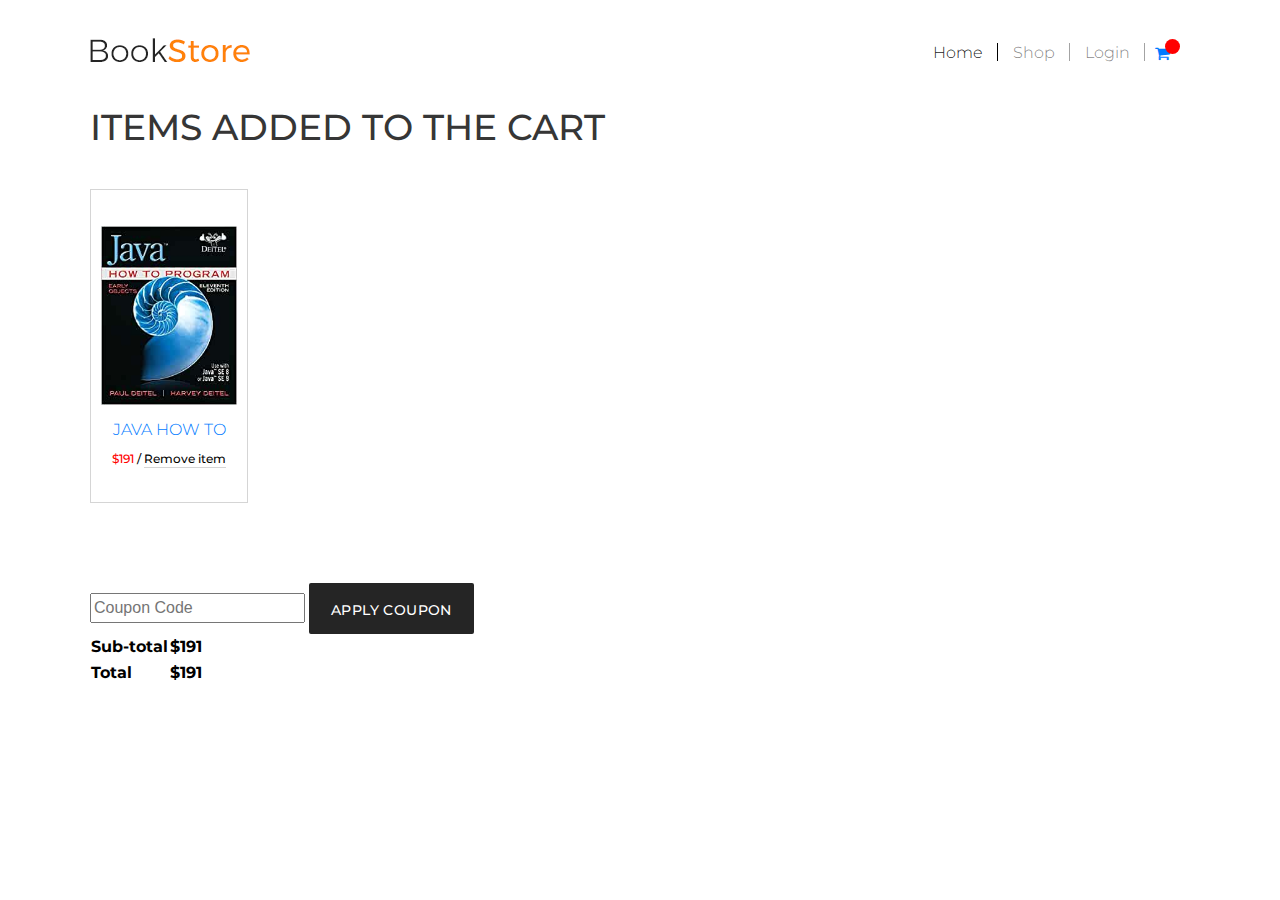
==== addtocart.html @ 5a73ad30 "add cart and checkout page" ====
<!DOCTYPE html>
<html lang="en">
<head>
    <meta charset="UTF-8">
    <meta name="viewport" content="width=device-width, initial-scale=1.0">
    <title>Add to Cart</title>
    <link rel="stylesheet" href="css/bootstrap.min.css">
    <link href="https://fonts.googleapis.com/css?family=Montserrat:200,300,400,500,600,700,800,900" rel="stylesheet">
    <link rel="stylesheet" href="https://cdnjs.cloudflare.com/ajax/libs/font-awesome/4.7.0/css/font-awesome.min.css">
    <link rel="stylesheet" type="text/css" href="css/owl.carousel.min.css">
    <link rel="stylesheet" href="css/styles.css">
</head>
<body>
    <header>
        <div class="main-menu">
            <div class="container">
                <nav class="navbar navbar-expand-lg navbar-light">
                    <a class="navbar-brand" href="index.html"><img src="images/logo.png" alt="logo"></a>
                    <button class="navbar-toggler" type="button" data-toggle="collapse" data-target="#navbarSupportedContent" aria-controls="navbarSupportedContent" aria-expanded="false" aria-label="Toggle navigation">
                        <span class="navbar-toggler-icon"></span>
                    </button>
                    <div class="collapse navbar-collapse" id="navbarSupportedContent">
                        <ul class="navbar-nav ml-auto">
                            <li class="navbar-item active">
                                <a href="index.html" class="nav-link">Home</a>
                            </li>
                            <li class="navbar-item">
                                <a href="shop.html" class="nav-link">Shop</a>
                            </li>
                            <li id="login" class="navbar-item">
                                <a href="login.html" class="nav-link">Login</a>
                            </li>
                            <li id="logout" style="display: none;" class="navbar-item">
                                <a onclick="logout();" href="/index.html" class="nav-link">Logout</a>
                            </li>
                        </ul>
                        <div class="cart my-2 my-lg-0">
                            <span>
                                <a href="addtocart.html"class="fa fa-shopping-cart" aria-hidden="true"></a></span>
                            <span class="quntity"></span>
                        </div>
                    </div>
                </nav>
            </div>
        </div>
    </header>
    <section class="related-books">
        <div class="container">
            <h2>Items added to the cart</h2>
            <div class="recomended-sec">
              <div class="row">
                  <div class="col-lg-2 col-md-3 col-sm-4">
                      <div class="item">
                          <img src="images/r1.jpg" alt="img">
                          <h3><a href="#">Java How to Program</a></h3>
                          <h6><span class="price">$191</span> / <a href="#">Remove item</a></h6>
                      </div>
                  </div>
              </div>
            </div>
            <form>
                <div class="row">
                    <div class="col-md-6">
                        <input placeholder="Coupon Code" required>
                        <button class="btn black">Apply Coupon</button>
                        <table>
                            <tr>
                                <th>Sub-total</th>
                                <th>$191</th>
                            </tr>
                            <tr>
                                <th>Total</th>
                                <th>$191</th>
                            </tr>
                        </table>
                    </div>
                </div>
            </form>
        </div>
    </section>
</body>
</html>
---- css/styles.css ----
/* BASE */
/* Font family */
/* color */
/* Font size */
/* mixin */
body {
  margin: 0px;
  padding: 0px;
  font-family: 'Montserrat', sans-serif;
  color: #000;
  float: left;
  width: 100%; }

* {
  -webkit-box-sizing: border-box;
  -moz-box-sizing: border-box;
  box-sizing: border-box; }

*:before, *:after {
  -webkit-box-sizing: border-box;
  -moz-box-sizing: border-box;
  box-sizing: border-box; }

h1, h2, h3, h4, h5, h6, ul {
  margin: 0px;
  padding: 0px; }

input {
  font-family: 'Raleway', sans-serif;
  outline: 0; }

textarea {
  font-family: 'Raleway', sans-serif;
  outline: 0; }

.btn {
  background: #ff9700;
  opacity: 1;
  color: #fff;
  text-transform: uppercase;
  padding: 15px 20px 11px;
  font-size: 14px;
  font-weight: 500;
  letter-spacing: 0.4px;
  border: 2px solid #ff9700;
  border-radius: 2px; }
  .btn:hover {
    background: #fff;
    color: #ff9700; }

.container {
  width: 1200px;
  padding: 0 50px;
  max-width: 1200px; }

section {
  float: left;
  width: 100%; }

.gray-btn {
  background: #ccc;
  border: 2px solid #ccc;
  font-size: 16px;
  font-weight: 300; }
  .gray-btn:hover {
    background: #fff;
    color: #ccc; }

.blue-btn {
  background: #0072bc;
  border: 2px solid #0072bc;
  font-size: 16px;
  font-weight: 300; }
  .blue-btn:hover {
    background: #fff;
    color: #0072bc; }

.black {
  background: #252525;
  border: 2px solid #252525; }
  .black:hover {
    background: transparent;
    color: #252525; }

img {
  max-width: 100%; }

/* modules */
/* layouts */
header .header-top {
  background: #fcba68;
  color: #fff;
  padding: 7px 0 7px; }
  header .header-top .web-url {
    font-size: 12px;
    border-bottom: 1px solid;
    color: #fff;
    line-height: 11px;
    display: inline-block;
    font-style: italic; }
    header .header-top .web-url:hover {
      text-decoration: none;
      border: 0; }
  header .header-top h5 {
    font-size: 16px;
    font-weight: 300; }
  header .header-top .ph-number {
    float: right; }
  header .header-top .row {
    align-items: center; }
header .main-menu {
  padding: 40px 0; }
  header .main-menu .navbar {
    padding: 0; }
  header .main-menu .navbar-brand {
    padding: 0;
    margin-top: -10px; }
  header .main-menu .navbar-light .navbar-nav .navbar-item {
    padding: 0 15px;
    position: relative; }
    header .main-menu .navbar-light .navbar-nav .navbar-item:after {
      content: '';
      width: 1px;
      height: 18px;
      float: right;
      background: #a3a3a3;
      position: absolute;
      right: 0;
      top: 2px; }
    header .main-menu .navbar-light .navbar-nav .navbar-item:last-child:after {
      display: none; }
    header .main-menu .navbar-light .navbar-nav .navbar-item.active {
      color: #000; }
      header .main-menu .navbar-light .navbar-nav .navbar-item.active:after {
        background: #000; }
  header .main-menu .navbar-light .navbar-nav .nav-link {
    padding: 0;
    font-weight: 300; }
  header .main-menu .form-inline {
    border: 1px solid #e7e7e7;
    padding-right: 10px; }
    header .main-menu .form-inline input {
      border: 0;
      font-size: 12px;
      height: 32px;
      outline: 0; }
      header .main-menu .form-inline input:focus {
        outline: 0;
        box-shadow: none; }
    header .main-menu .form-inline .fa {
      color: #e7e7e7;
      font-size: 12px; }
header .cart {
  padding: 0 10px;
  margin-right: 10px;
  position: relative;
  margin-top: 2px !important; }
  header .cart .quntity {
    font-size: 9px;
    position: absolute;
    top: -3px;
    right: 0;
    background: red;
    width: 15px;
    height: 15px;
    border-radius: 50%;
    text-align: center;
    color: #fff;
    padding: 1px 0; }

.slider {
  float: left;
  width: 100%;
  margin-bottom: 50px; }
  .slider .slide {
    position: relative; }
    .slider .slide .content {
      position: absolute;
      top: 0;
      width: 100%;
      background: rgba(0, 0, 0, 0.3);
      height: 100%;
      color: #fff;
      text-align: center;
      display: flex;
      align-items: center; }
      .slider .slide .content .title {
        margin: 0 auto;
        text-align: center;
        width: 100%; }
        .slider .slide .content .title h3 {
          font-size: 30px;
          text-transform: uppercase;
          font-weight: 300;
          margin-bottom: 15px; }
        .slider .slide .content .title h5 {
          font-size: 24px;
          text-transform: uppercase;
          font-weight: 300;
          margin-bottom: 40px; }
  .slider .owl-dots {
    position: absolute;
    bottom: 30px;
    width: 100%;
    text-align: center; }
  .slider button.owl-dot {
    width: 10px;
    height: 10px;
    background: #fff;
    border-radius: 50%;
    margin: 0 5px; }
    .slider button.owl-dot.active {
      background: #ff9700; }

.recomended-sec {
  text-align: center;
  margin-bottom: 80px; }
  .recomended-sec h2 {
    display: inline-block;
    font-size: 30px;
    padding: 0 15px;
    background: #fff;
    padding: 0 15px;
    position: relative;
    text-transform: uppercase;
    color: #363636; }
  .recomended-sec hr {
    margin: 0;
    margin-top: -20px;
    border-top: 1px solid #999999; }
  .recomended-sec .title {
    margin-bottom: 70px; }
  .recomended-sec .item {
    border: 1px solid #d5d5d5;
    padding: 36px 10px;
    cursor: pointer;
    position: relative; }
    .recomended-sec .item img {
      margin-bottom: 15px;
      max-width: 100%; }
    .recomended-sec .item h3 {
      font-size: 16px;
      text-transform: uppercase;
      font-weight: 300;
      margin-bottom: 10px;
      height: 22px;
      overflow: hidden;
      text-overflow: ellipsis; }
    .recomended-sec .item h6 {
      font-size: 12px; }
      .recomended-sec .item h6 span {
        color: #ff0000; }
      .recomended-sec .item h6 a {
        color: #000;
        border-bottom: 1px solid #d5d5d5;
        padding-bottom: 1px; }
        .recomended-sec .item h6 a:hover {
          text-decoration: none;
          border-bottom: 0;
          color: #ff9700; }
    .recomended-sec .item .hover {
      position: absolute;
      background: rgba(204, 204, 204, 0.7);
      visibility: hidden;
      width: 100%;
      height: 100%;
      top: 0;
      left: 0;
      vertical-align: middle;
      align-items: center;
      display: flex;
      transition: all .4s ease;
      opacity: 0; }
      .recomended-sec .item .hover span {
        margin: 0 auto;
        font-size: 50px;
        margin-top: 40px;
        transition: all 0.4s; }
      .recomended-sec .item .hover a {
        width: 100%;
        height: 100%;
        align-items: center;
        display: flex;
        color: #000; }
    .recomended-sec .item:hover .hover {
      visibility: visible;
      opacity: 1; }
    .recomended-sec .item:hover span {
      margin-top: 0; }
    .recomended-sec .item .sale {
      background: #f9372c;
      padding: 10px 24px;
      position: absolute;
      top: 0;
      left: 0;
      text-transform: uppercase;
      color: #fff; }

.about-sec {
  margin-bottom: 80px;
  background: #f7f4f0;
  float: left;
  width: 100%; }
  .about-sec .about-img {
    float: left;
    width: 40%; }
    .about-sec .about-img figure {
      height: 550px;
      width: 100%;
      background-position: center bottom !important;
      margin-bottom: 0; }
  .about-sec .about-content {
    max-width: 600px;
    float: left;
    padding: 60px 0;
    padding-left: 60px; }
    .about-sec .about-content h2 {
      text-transform: uppercase;
      font-size: 30px;
      font-weight: 400;
      margin-bottom: 25px; }
    .about-sec .about-content p {
      font-size: 16px;
      line-height: 28px;
      margin-bottom: 30px; }
    .about-sec .about-content .btn-sec {
      margin-top: 58px; }
      .about-sec .about-content .btn-sec .btn {
        margin-right: 10px; }
      .about-sec .about-content .btn-sec .black {
        background: #252525;
        border: 2px solid #252525; }
        .about-sec .about-content .btn-sec .black:hover {
          background: transparent;
          color: #252525; }

.recent-book-sec {
  text-align: center;
  margin-bottom: 130px; }
  .recent-book-sec h2 {
    display: inline-block;
    padding: 0 15px;
    background: #fff;
    padding: 0 15px;
    position: relative;
    font-size: 30px;
    text-transform: uppercase;
    color: #363636; }
  .recent-book-sec hr {
    margin: 0;
    margin-top: -20px;
    border-top: 1px solid #999999; }
  .recent-book-sec .title {
    margin-bottom: 80px; }
  .recent-book-sec .item {
    text-align: left;
    margin-bottom: 45px; }
    .recent-book-sec .item img {
      margin-bottom: 15px;
      max-width: 100%;
      cursor: pointer; }
    .recent-book-sec .item img:hover + h3 {
      text-decoration: underline; }
    .recent-book-sec .item h3 {
      font-size: 16px;
      line-height: 22px;
      font-weight: 300;
      margin-bottom: 10px; }
      .recent-book-sec .item h3 a {
        color: inherit; }
    .recent-book-sec .item h6 {
      font-size: 12px; }
      .recent-book-sec .item h6 span {
        color: #ff0000; }
      .recent-book-sec .item h6 a {
        color: #000;
        border-bottom: 1px solid #d5d5d5;
        padding-bottom: 1px; }
        .recent-book-sec .item h6 a:hover {
          text-decoration: none;
          border-bottom: 0;
          color: #ff9700; }
  .recent-book-sec .row {
    margin: 0 -30px; }
    .recent-book-sec .row .col-lg-2 {
      padding: 0 30px;
      -ms-flex: 20%;
      flex: 20%;
      max-width: 20%; }
  .recent-book-sec .btn-sec {
    margin-top: 20px; }

.features-sec {
  margin-bottom: 100px; }
  .features-sec ul li {
    text-align: center;
    padding: 0 20px 60px;
    border: 1px solid #cacaca;
    float: left;
    width: 33.333%;
    list-style: none;
    border-left: 0; }
    .features-sec ul li:first-child {
      border-left: 1px solid #cacaca; }
    .features-sec ul li span.icon {
      width: 65px;
      height: 65px;
      border: 1px solid #cbcbcb;
      display: block;
      border-radius: 50%;
      margin-top: -33px;
      margin: 0 auto;
      margin-top: -33px;
      background: #fff;
      font-size: 22px;
      vertical-align: middle;
      padding: 15px 0;
      color: #ffaf00;
      margin-bottom: 30px; }
      .features-sec ul li span.icon.return {
        color: #00aeef; }
      .features-sec ul li span.icon.chat {
        color: #00a99d; }
    .features-sec ul li h3 {
      font-size: 24px;
      font-weight: 400;
      margin-bottom: 8px; }
    .features-sec ul li h5 {
      font-size: 16px;
      font-weight: 300;
      margin-bottom: 20px; }
    .features-sec ul li h6 {
      font-size: 14px;
      font-weight: 300;
      line-height: 24px;
      opacity: 0.7; }

.offers-sec {
  padding: 90px 0;
  background-position: center !important;
  background-size: cover !important;
  position: relative; }
  .offers-sec .detail {
    background: #fff;
    padding: 60px 44px;
    position: relative; }
    .offers-sec .detail h3 {
      font-size: 24px;
      font-weight: 400;
      margin-bottom: 8px; }
    .offers-sec .detail h6 {
      font-size: 16px;
      font-weight: 300;
      padding-right: 28px;
      line-height: 28px;
      margin-bottom: 30px; }
    .offers-sec .detail .icon-point {
      position: absolute;
      bottom: 0;
      right: 0;
      opacity: 0.3;
      padding-bottom: 10px; }
      .offers-sec .detail .icon-point.amount {
        opacity: 1;
        padding: 10px 10px; }
  .offers-sec .row {
    margin: 0 -40px; }
    .offers-sec .row .col-md-6 {
      padding: 0 40px; }
  .offers-sec .cover {
    position: absolute;
    width: 100%;
    height: 100%;
    background: rgba(0, 0, 0, 0.7);
    top: 0; }

.testimonial-sec {
  padding: 80px 0;
  position: relative; }
  .testimonial-sec .item {
    text-align: center;
    padding: 0 140px 100px; }
    .testimonial-sec .item h3 {
      font-size: 34px;
      font-weight: 200;
      line-height: 50px;
      margin-bottom: 40px; }
    .testimonial-sec .item .author {
      font-size: 20px;
      font-weight: 500; }
    .testimonial-sec .item .country {
      font-size: 20px;
      font-weight: 300; }
  .testimonial-sec .owl-dots {
    position: absolute;
    bottom: 30px;
    width: 100%;
    text-align: center; }
  .testimonial-sec button.owl-dot {
    width: 10px;
    height: 10px;
    background: #cdcdcd;
    border-radius: 50%;
    margin: 0 5px;
    trnsition: all 0.3s; }
    .testimonial-sec button.owl-dot.active {
      background: #ff9700;
      transform: scale(1.6); }
  .testimonial-sec .left-quote {
    position: absolute;
    top: 0;
    left: 40px; }
  .testimonial-sec .right-quote {
    position: absolute;
    bottom: 0;
    right: 50px; }

@media only screen and (max-width: 1024px) {
  header .cart .quntity {
    font-size: 10px; }

  .container {
    width: 100%;
    padding: 0 20px;
    max-width: 100%; }

  .recent-book-sec .row {
    margin: 0 -20px; }
    .recent-book-sec .row .col-lg-2 {
      padding: 0 20px; }

  .recent-book-sec .row {
    margin: 0 -20px; }
    .recent-book-sec .row .col-md-2 {
      padding: 0 20px; }

  .offers-sec .row {
    margin: 0 -20px; }
    .offers-sec .row .col-md-6 {
      padding: 0 20px; }

  .about-sec .about-content {
    max-width: 580px;
    padding-left: 40px; }

  .offers-sec .detail h3 {
    font-size: 22px; }

  .testimonial-sec .item h3 {
    font-size: 30px;
    line-height: 46px; } }
@media only screen and (max-width: 800px) {
  header .header-top h5 {
    font-size: 12px; }

  header .header-top .ph-number {
    font-size: 12px; }

  header .main-menu {
    padding: 20px 0; }

  header .main-menu .navbar-light .navbar-nav .navbar-item {
    padding: 0;
    margin-bottom: 10px; }

  header .main-menu .navbar-light .navbar-nav .navbar-item:after {
    display: none; }

  header .cart {
    max-width: 34px; }

  header .main-menu .form-inline {
    max-width: 200px; }

  .recomended-sec h2 {
    font-size: 26px; }

  .recomended-sec hr {
    margin-top: -15px; }

  .recomended-sec .item {
    margin-bottom: 30px; }

  .recomended-sec {
    margin-bottom: 50px; }

  .recent-book-sec .row .col-lg-2 {
    -ms-flex: 25%;
    flex: 25%;
    max-width: 25%; }

  .about-sec .about-content {
    max-width: 440px;
    padding: 40px 0 40px 25px; }

  .offers-sec .detail {
    padding: 45px 34px; }

  .offers-sec .detail h6 {
    padding-right: 0; }

  .testimonial-sec {
    padding: 80px 0 60px; }

  .testimonial-sec .item {
    padding: 0 50px 80px; }

  .testimonial-sec .item h3 {
    font-size: 26px;
    line-height: 42px; }

  header .main-menu .form-inline input {
    width: 170px;
    height: 38px; }

  .offers-sec .detail .icon-point {
    display: none; } }
@media only screen and (max-width: 640px) {
  header .header-top .ph-number {
    float: initial; }

  header .navbar-nav {
    padding-top: 10px; }

  .slider .slide .content .title {
    padding: 0 10px; }

  .slider .slide .content .title h3 {
    font-size: 24px; }

  .slider .slide .content .title h5 {
    font-size: 14px;
    margin-bottom: 24px; }

  .btn {
    padding: 10px 15px 9px; }

  .slider .owl-dots {
    bottom: 10px; }

  .about-sec {
    padding-bottom: 60px; }

  .about-sec .about-content {
    max-width: 100%;
    padding: 0 20px; }

  .about-sec .about-img {
    width: 100%;
    margin-bottom: 30px; }

  .about-sec .about-content h2 {
    font-size: 24px;
    margin-bottom: 15px; }

  .about-sec .about-content p {
    margin-bottom: 20px; }

  .about-sec .about-content .btn-sec {
    margin-top: 34px; }

  .recent-book-sec .row {
    margin: 0 -15px; }

  .features-sec ul li {
    padding: 0 10px 40px; }

  .features-sec ul li h3 {
    font-size: 20px; }

  .offers-sec .detail {
    margin-bottom: 20px; }

  .recent-book-sec .row .col-lg-2 {
    -ms-flex: 50%;
    flex: 50%;
    max-width: 50%; } }
@media only screen and (max-width: 480px) {
  .container {
    padding: 0 15px; }

  .offers-sec .row {
    margin: 0 -15px; }

  .offers-sec .row .col-md-6 {
    padding: 0 15px; }

  .slider .slide .content .title h3 {
    font-size: 22px; }

  .slider .slide .content .title h5 {
    font-size: 12px; }

  .recomended-sec .title {
    margin-bottom: 40px; }

  .recomended-sec h2 {
    font-size: 22px; }

  .recent-book-sec h2 {
    font-size: 22px; }

  .features-sec ul li {
    width: 100%;
    margin-bottom: 60px; }
    .features-sec ul li:last-child {
      margin-bottom: 0; }

  .features-sec ul li {
    border: 1px solid #cacaca; }

  .offers-sec .detail {
    padding: 40px 24px; }

  .offers-sec {
    padding: 80px 0 60px; }

  .testimonial-sec {
    padding: 60px 0 40px; }

  .testimonial-sec .item h3 {
    font-size: 20px;
    line-height: 32px; }

  .testimonial-sec .item {
    padding: 0 20px 80px; }

  .testimonial-sec .left-quote {
    left: 0px; }

  .testimonial-sec .right-quote {
    right: 0px; }

  .recent-book-sec .row .col-lg-2 {
    padding: 0 15px; }

  .recent-book-sec .row {
    margin: 0 -15px; } }
@media only screen and (max-width: 320px) {
  .slider .owl-dots {
    bottom: -5px; } }
.breadcrumb {
  background: transparent;
  border: 1px solid #ccc;
  border-left: 0;
  border-right: 0;
  margin-bottom: 50px;
  border-radius: 0; }
  .breadcrumb a {
    font-weight: 200;
    color: #000;
    font-size: 14px; }
  .breadcrumb .breadcrumb-item.active {
    color: #000;
    font-size: 14px;
    font-weight: 300; }

.about-sec h1 {
  font-size: 30px;
  font-weight: 500;
  margin-bottom: 32px;
  text-transform: uppercase;
  color: #363636; }
.about-sec img {
  float: left;
  margin: 0 50px 50px 0; }
.about-sec p {
  font-size: 16px;
  font-weight: 200;
  line-height: 30px;
  margin-bottom: 25px; }
.about-sec .img-sec {
  clear: both;
  float: left;
  width: 100%; }

.static h1 {
  font-size: 30px;
  font-weight: 500;
  margin-bottom: 32px;
  text-transform: uppercase;
  color: #363636; }
.static p {
  font-size: 16px;
  font-weight: 200;
  line-height: 30px;
  margin-bottom: 25px; }
.static .img-sec {
  clear: both;
  float: left;
  width: 100%; }
.static .form {
  margin-top: 50px;
  margin-bottom: 100px; }
  .static .form input {
    width: 100%;
    height: 50px;
    padding-left: 20px;
    margin-bottom: 35px; }
  .static .form .btn {
    padding: 12px 60px 10px;
    float: left;
    font-weight: 300; }
  .static .form h5 {
    float: left;
    line-height: 50px;
    padding-left: 15px;
    font-weight: 300;
    text-transform: uppercase;
    font-size: 16px; }
    .static .form h5 a {
      font-weight: 600;
      color: #fc4733;
      border-bottom: 1px solid; }
      .static .form h5 a:hover {
        text-decoration: none; }
  .static .form .required-star {
    position: absolute;
    top: -5px;
    right: 3px;
    font-size: 20px;
    color: red; }
.static h3 {
  margin-bottom: 10px;
  font-size: 20px;
  opacity: 0.7; }
.static h2 {
  font-size: 30px;
  font-weight: 500;
  margin-bottom: 32px;
  text-transform: uppercase;
  color: #363636; }
.static .recomended-sec {
  margin-bottom: 100px; }
  .static .recomended-sec img {
    float: initial;
    margin: 0;
    margin-bottom: 15px; }
    .static .recomended-sec img h3 {
      opacity: 1; }
.static .recent-book-sec {
  margin-bottom: 100px; }
  .static .recent-book-sec img {
    float: initial;
    margin: 0;
    margin-bottom: 15px; }
    .static .recent-book-sec img h3 {
      opacity: 1; }
  .static .recent-book-sec .col-md-3 {
    -ms-flex: 0 0 20%;
    flex: 0 0 20%;
    max-width: 20%;
    padding: 0 30px; }
.static strong {
  opacity: 0.7;
  font-weight: 600; }
.static ul {
  list-style: none; }
  .static ul li {
    line-height: 30px;
    font-weight: 200; }
.static.about-sec {
  background: transparent; }

@media only screen and (max-width: 800px) {
  .static h2 {
    font-size: 24px; }

  .static .recent-book-sec .col-md-3 {
    padding: 0 20px;
    -ms-flex: 0 0 25%;
    flex: 0 0 25%;
    max-width: 25%; } }
@media only screen and (max-width: 640px) {
  .about-sec h1 {
    font-size: 26px;
    margin-bottom: 22px; }

  .about-sec img {
    margin: 0 0px 30px 0; }

  .static .form {
    margin-bottom: 0px; }

  .static .form h5 {
    padding-left: 0;
    font-size: 14px; }

  .recent-book-sec .row {
    margin: 0 -20px; }

  .static .recent-book-sec .row {
    margin: 0 -15px; }

  .static .recent-book-sec .col-md-3 {
    padding: 0 15px;
    -ms-flex: 0 0 50%;
    flex: 0 0 50%;
    max-width: 50%; }

  .static.about-sec {
    padding-bottom: 00px;
    margin-bottom: 0; }

  .static .recomended-sec {
    margin-bottom: 50px; } }
@media only screen and (max-width: 480px) {
  .recent-book-sec .row {
    margin: 0 -15px; } }
.product-sec {
  margin-bottom: 100px; }
  .product-sec h1 {
    font-size: 36px;
    font-weight: 500;
    margin-bottom: 40px;
    text-transform: uppercase;
    color: #363636; }
  .product-sec #myCarousel .list-inline {
    white-space: nowrap; }
  .product-sec #myCarousel .carousel-indicators {
    /* position: static; */
    left: initial;
    width: initial;
    margin-left: initial;
    position: absolute;
    top: 0;
    right: 0;
    left: initial;
    bottom: inherit;
    display: block;
    margin-right: 0;
    width: 115px; }
  .product-sec #myCarousel .carousel-indicators > li {
    width: 100%;
    margin-left: 0;
    height: initial;
    text-indent: initial;
    display: block;
    margin-bottom: 12px; }
  .product-sec #myCarousel .carousel-indicators > li.active img {
    opacity: 0.7;
    outline: 1px solid #ff0000; }
  .product-sec #myCarousel .carousel-indicators > li img {
    cursor: pointer; }
  .product-sec .carousel-inner {
    width: 360px;
    float: left;
    margin-right: 15px; }
  .product-sec .slider-sec {
    -webkit-box-flex: 0;
    -ms-flex: 0 0 520px;
    flex: 0 0 520px;
    max-width: 520px; }
  .product-sec .slider-content p {
    font-size: 16px;
    font-weight: 200;
    line-height: 30px;
    margin-bottom: 25px; }
  .product-sec .slider-content ul {
    list-style: none;
    width: 320px;
    margin-bottom: 40px;
    float: left; }
    .product-sec .slider-content ul li {
      margin-bottom: 10px;
      float: left;
      width: 100%; }
      .product-sec .slider-content ul li span {
        width: 180px;
        font-weight: 300;
        display: inline-block;
        float: left; }
        .product-sec .slider-content ul li span.price {
          padding-left: 20px;
          font-weight: 600;
          text-decoration: line-through;
          width: 100px; }
        .product-sec .slider-content ul li span.final {
          font-size: 24px;
          text-decoration: none;
          color: #ff0000;
          line-height: 24px; }
        .product-sec .slider-content ul li span.clm {
          width: 5px; }
        .product-sec .slider-content ul li span.save-cost {
          text-align: right;
          width: 100%;
          font-weight: 600;
          font-style: italic;
          font-size: 14px; }
  .product-sec .btn-sec {
    width: 100%;
    clear: both; }
    .product-sec .btn-sec .btn {
      margin-right: 15px; }

.related-books h2 {
  font-size: 36px;
  font-weight: 500;
  margin-bottom: 40px;
  text-transform: uppercase;
  color: #363636; }

@media only screen and (max-width: 1024px) {
  .slider-content {
    -ms-flex: 0 0 450px;
    flex: 0 0 450px;
    max-width: 450px; }

  .product-sec h1 {
    font-size: 28px; }

  .related-books h2 {
    font-size: 28px; } }
@media only screen and (max-width: 800px) {
  .product-sec .slider-sec {
    margin-bottom: 30px; }

  .slider-content {
    -ms-flex: 0 0 100%;
    flex: 0 0 100%;
    max-width: 100%; } }
@media only screen and (max-width: 640px) {
  .product-sec .slider-sec {
    -ms-flex: 0 0 100%;
    flex: 0 0 100%;
    max-width: 100%; }

  .product-sec .carousel-inner {
    max-width: 100%;
    margin-bottom: 20px; }

  .product-sec #myCarousel .carousel-indicators {
    position: initial;
    float: left;
    width: 100%;
    margin: 0 -5px; }

  .product-sec #myCarousel .carousel-indicators > li {
    width: 33.33%;
    margin-left: 0;
    display: block;
    float: left;
    margin: 0;
    padding: 0 5px; }

  .product-sec h1 {
    font-size: 24px; }

  .related-books h2 {
    font-size: 24px; } }
footer {
  background: #f0f0f0;
  padding: 80px 0 0;
  width: 100%;
  float: left; }
footer h4 {
    font-size: 24px;
    margin-bottom: 10px;
    font-weight: 300; }
footer .address {
    margin-bottom: 50px; }
footer .address h6 {
      color: #464646;
      line-height: 20px;
      margin-bottom: 20px;
      font-weight: 300;
      padding-right: 50px;
      line-height: 24px; }
  footer .timing h6 {
    color: #464646;
    font-size: 14px;
    margin-bottom: 10px;
    font-weight: 300; }
  footer ul li {
    margin-bottom: 5px;
    list-style: none; }
    footer ul li a {
      color: #464646;
      font-size: 12px; }
  footer .navigation {
    margin-bottom: 40px; }
  footer .form h3 {
    font-size: 24px;
    margin-bottom: 8px; }
  footer .form h6 {
    font-size: 16px;
    font-weight: 300;
    line-height: 24px;
    width: 90%;
    margin-bottom: 25px; }
  footer .form input {
    width: 100%;
    height: 42px;
    padding-left: 10px;
    font-size: 14px;
    margin-bottom: 20px;
    border: 0; }
  footer .form textarea {
    width: 100%;
    resize: none;
    height: 100px;
    border: 0;
    font-size: 14px;
    padding: 10px;
    margin-bottom: 10px; }
  footer .form .btn {
    font-weight: 300; }
  footer .copy-right {
    background: #000;
    color: #fff;
    padding: 10px 0;
    margin-top: 10px; }
    footer .copy-right h5 {
      font-size: 14px;
      font-weight: 300; }
    footer .copy-right .row {
      align-items: center; }
    footer .copy-right .share {
      text-align: right; }
      footer .copy-right .share span {
        padding: 0 5px;
        cursor: pointer; }
        footer .copy-right .share span:last-child {
          padding-right: 0; }
        footer .copy-right .share span:hover {
          color: #ff9700; }

@media only screen and (max-width: 480px) {
  footer .timing {
    margin-bottom: 40px; }

  footer {
    padding: 60px 0 0; }

  footer .copy-right .share {
    text-align: left; }

  footer .copy-right .share {
    text-align: left;
    margin-top: 10px; }
  }

  .testimonial-section{
    background: #f1f1f1;
    padding: 80px 0;
    padding-top: 40px;
    width: 100%;

  }

  .inner-width{
    max-width: 100%;
    margin: auto;
    padding: 0 20px;
  }

  .testimonial-section h1{
    font-weight: 400;
    letter-spacing: 10px;
    text-transform: uppercase;
    text-align: center;
    font-size: 20px;
    padding-bottom: 20px;
  }

  .testomonial-pics{
    padding: 40px 0;
  }

  .testimonial-pics img{
    margin-bottom: auto;
    width :160px;
    height: 180px;
    border-radius: 50%;
    margin: 0 20px;
    filter: grayscale(100%);
    transition: .3s;
    cursor: pointer;
  }

  .testimonial-pics img:hover, .testimonial-pics img.active{
    filter: none;

  }

  .testimonial-contents{
    text-align: center;
    max-width: none;
    margin: 25px;
    color: #ff9700;
  }

  .testimonial{
    display: none;
  }

  .testimonial.active{
    display: block;
  }



  .testimonial .description{
    margin-bottom: auto;
    text-transform: uppercase;
    letter-spacing: 4px;
    font-size: 18px;
  }
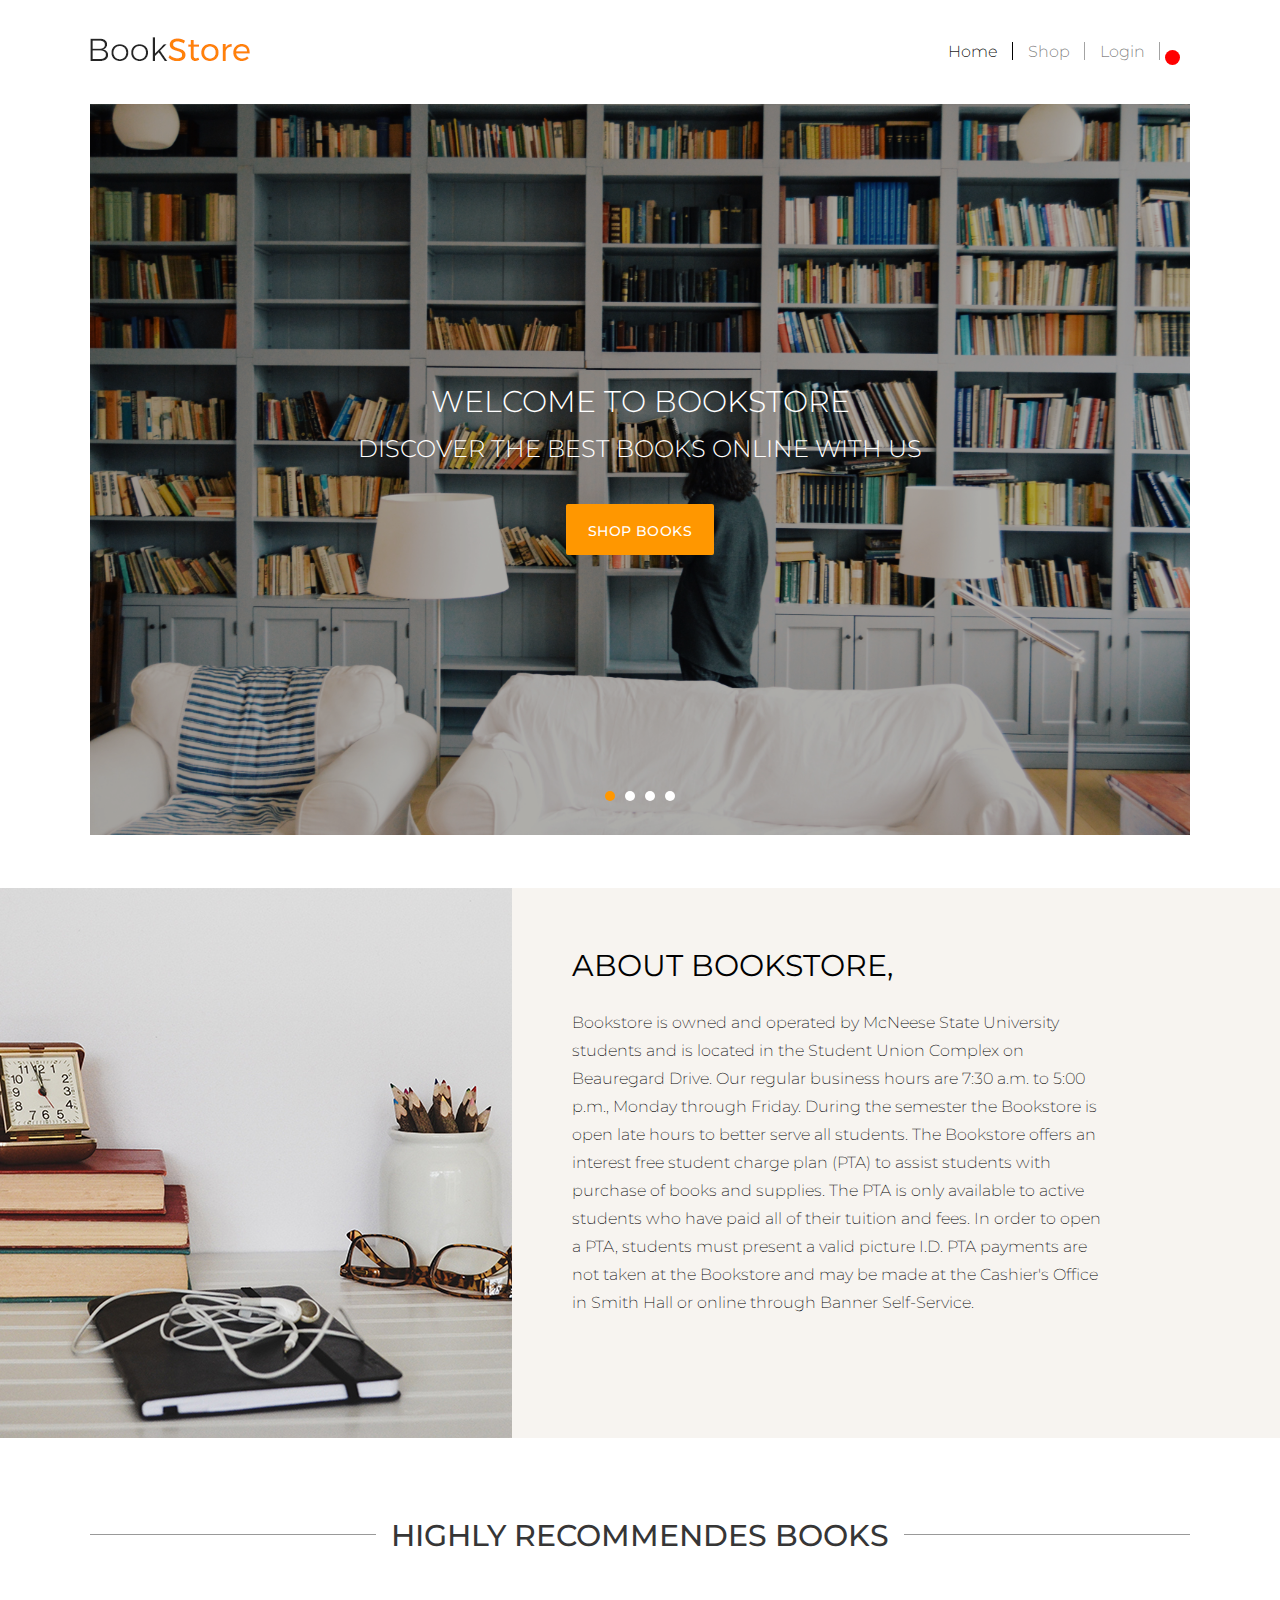
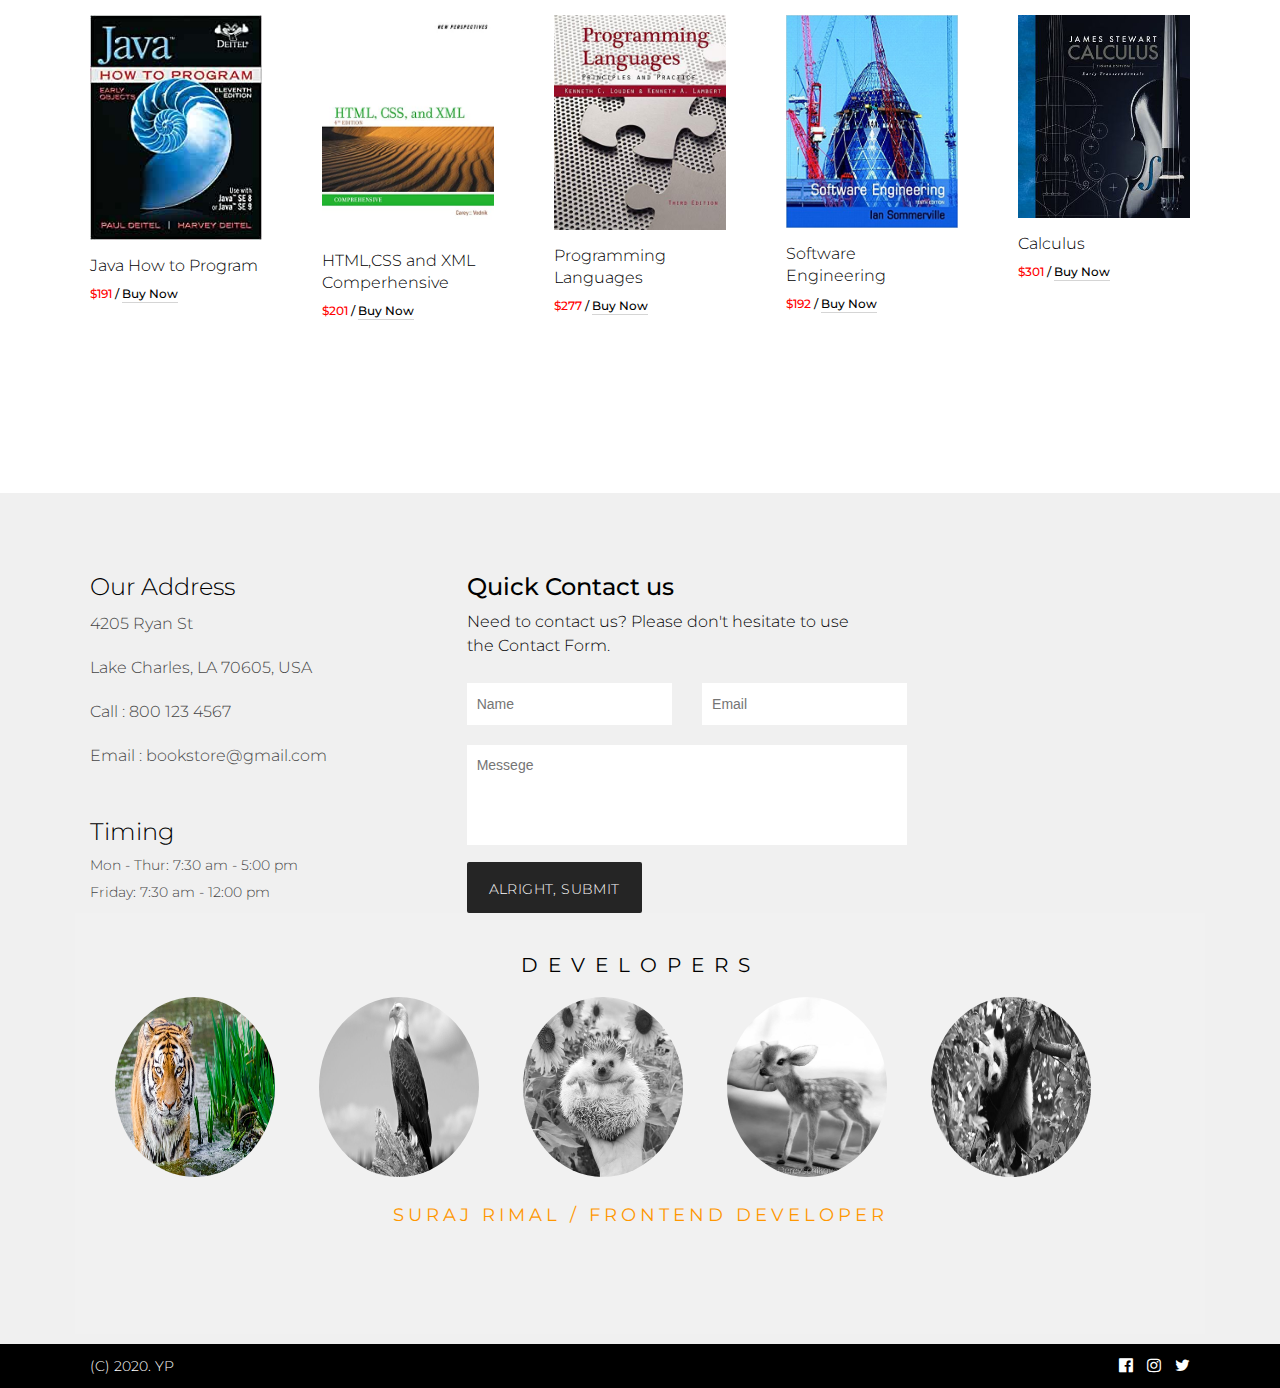
==== commit 8083f502: "add cart functionality" ====
--- a/addtocart.html
+++ b/addtocart.html
@@ -9,6 +9,9 @@
     <link rel="stylesheet" href="https://cdnjs.cloudflare.com/ajax/libs/font-awesome/4.7.0/css/font-awesome.min.css">
     <link rel="stylesheet" type="text/css" href="css/owl.carousel.min.css">
     <link rel="stylesheet" href="css/styles.css">
+    <script src="https://cdnjs.cloudflare.com/ajax/libs/jquery/3.4.1/jquery.min.js" charset="utf-8"></script>
+    <script src="./js/shared.js"></script>
+    <script src="./js/addtocart.js"></script>
 </head>
 <body>
     <header>
@@ -34,28 +37,19 @@
                                 <a onclick="logout();" href="/index.html" class="nav-link">Logout</a>
                             </li>
                         </ul>
-                        <div class="cart my-2 my-lg-0">
-                            <span>
-                                <a href="addtocart.html"class="fa fa-shopping-cart" aria-hidden="true"></a></span>
-                            <span class="quntity"></span>
+                        <div id="userCart" class="cart my-2 my-lg-0">
                         </div>
                     </div>
                 </nav>
             </div>
         </div>
     </header>
+    <div class="alert alert-success col-md-5" role="alert" id="successMessage" style="display:none"></div>
     <section class="related-books">
         <div class="container">
             <h2>Items added to the cart</h2>
             <div class="recomended-sec">
-              <div class="row">
-                  <div class="col-lg-2 col-md-3 col-sm-4">
-                      <div class="item">
-                          <img src="images/r1.jpg" alt="img">
-                          <h3><a href="#">Java How to Program</a></h3>
-                          <h6><span class="price">$191</span> / <a href="#">Remove item</a></h6>
-                      </div>
-                  </div>
+              <div id="cartResults" class="row">
               </div>
             </div>
             <form>
@@ -65,12 +59,8 @@
                         <button class="btn black">Apply Coupon</button>
                         <table>
                             <tr>
-                                <th>Sub-total</th>
-                                <th>$191</th>
-                            </tr>
-                            <tr>
                                 <th>Total</th>
-                                <th>$191</th>
+                                <th id="totalPrice">$0</th>
                             </tr>
                         </table>
                     </div>
@@ -78,5 +68,8 @@
             </form>
         </div>
     </section>
+    <script src="js/bootstrap.min.js"></script>
+    <script type="text/javascript" src="js/owl.carousel.min.js"></script>
+    <script src="js/custom.js"></script>
 </body>
 </html>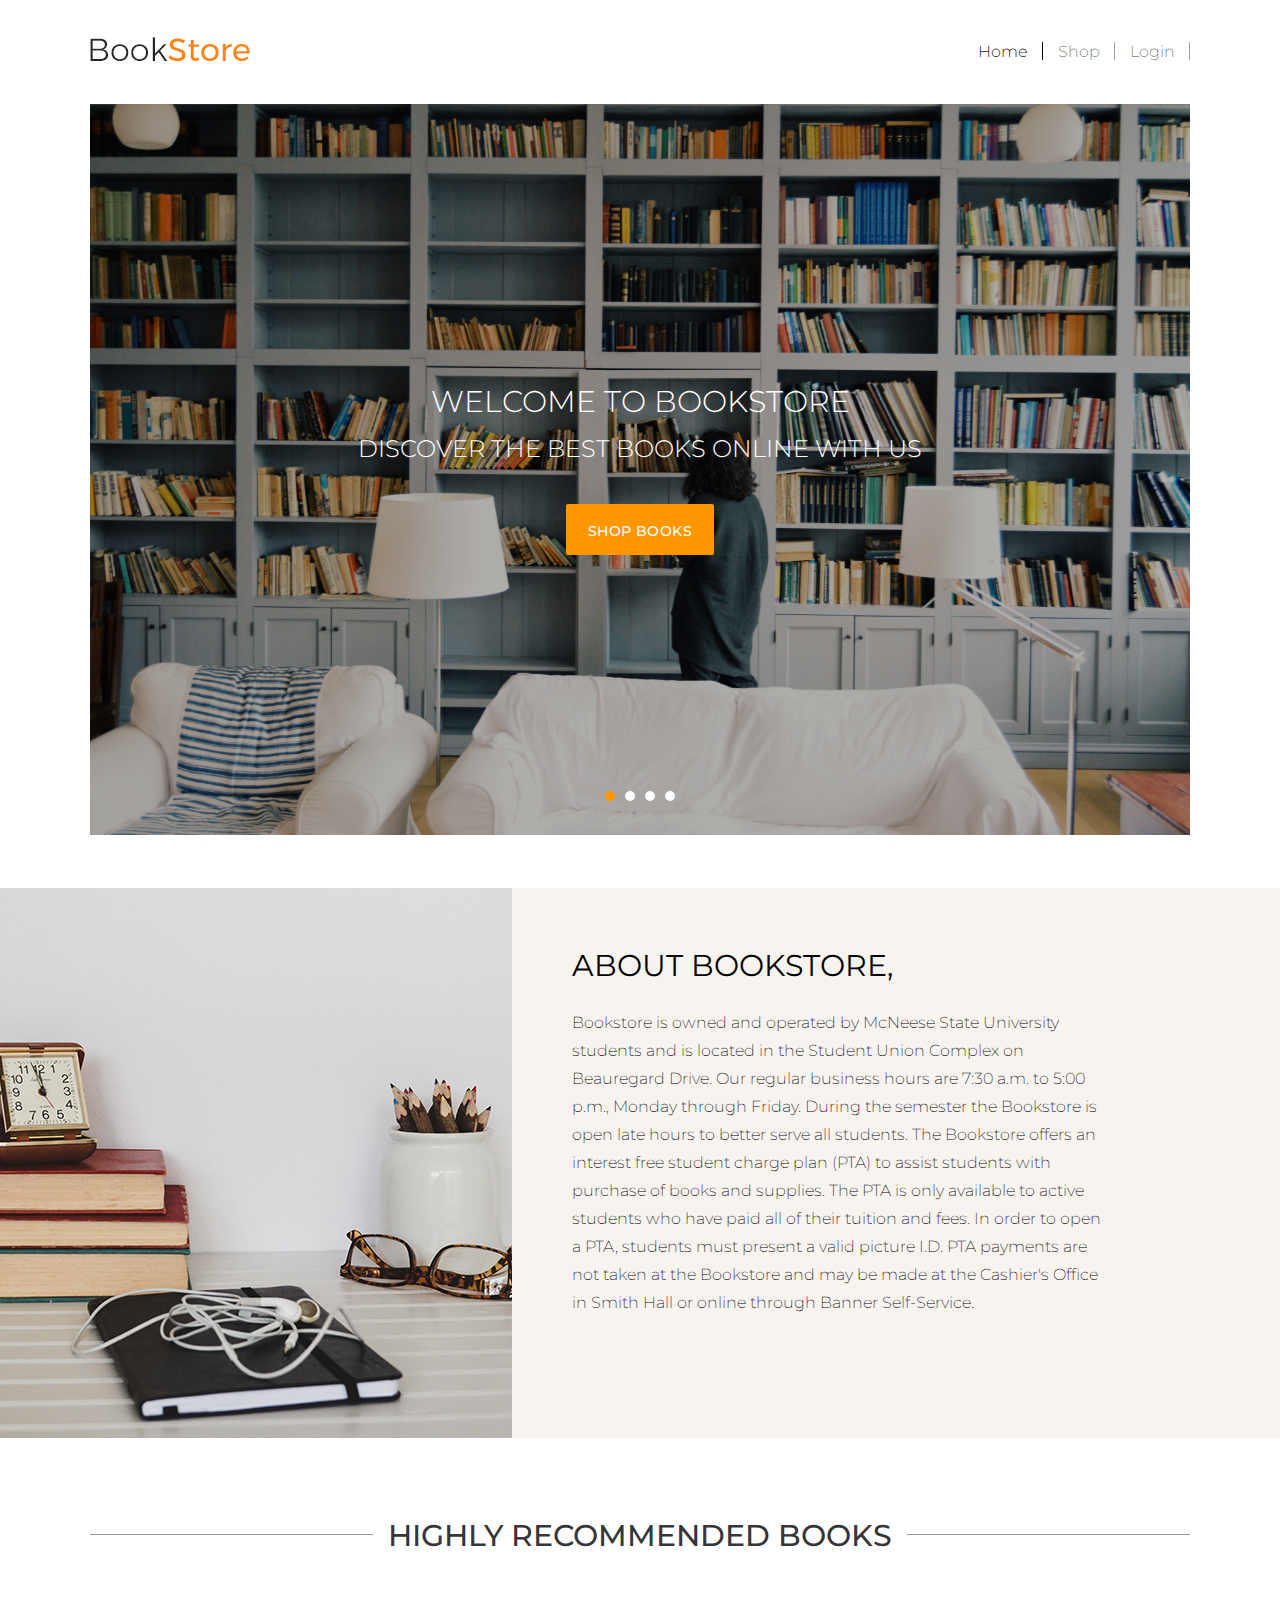
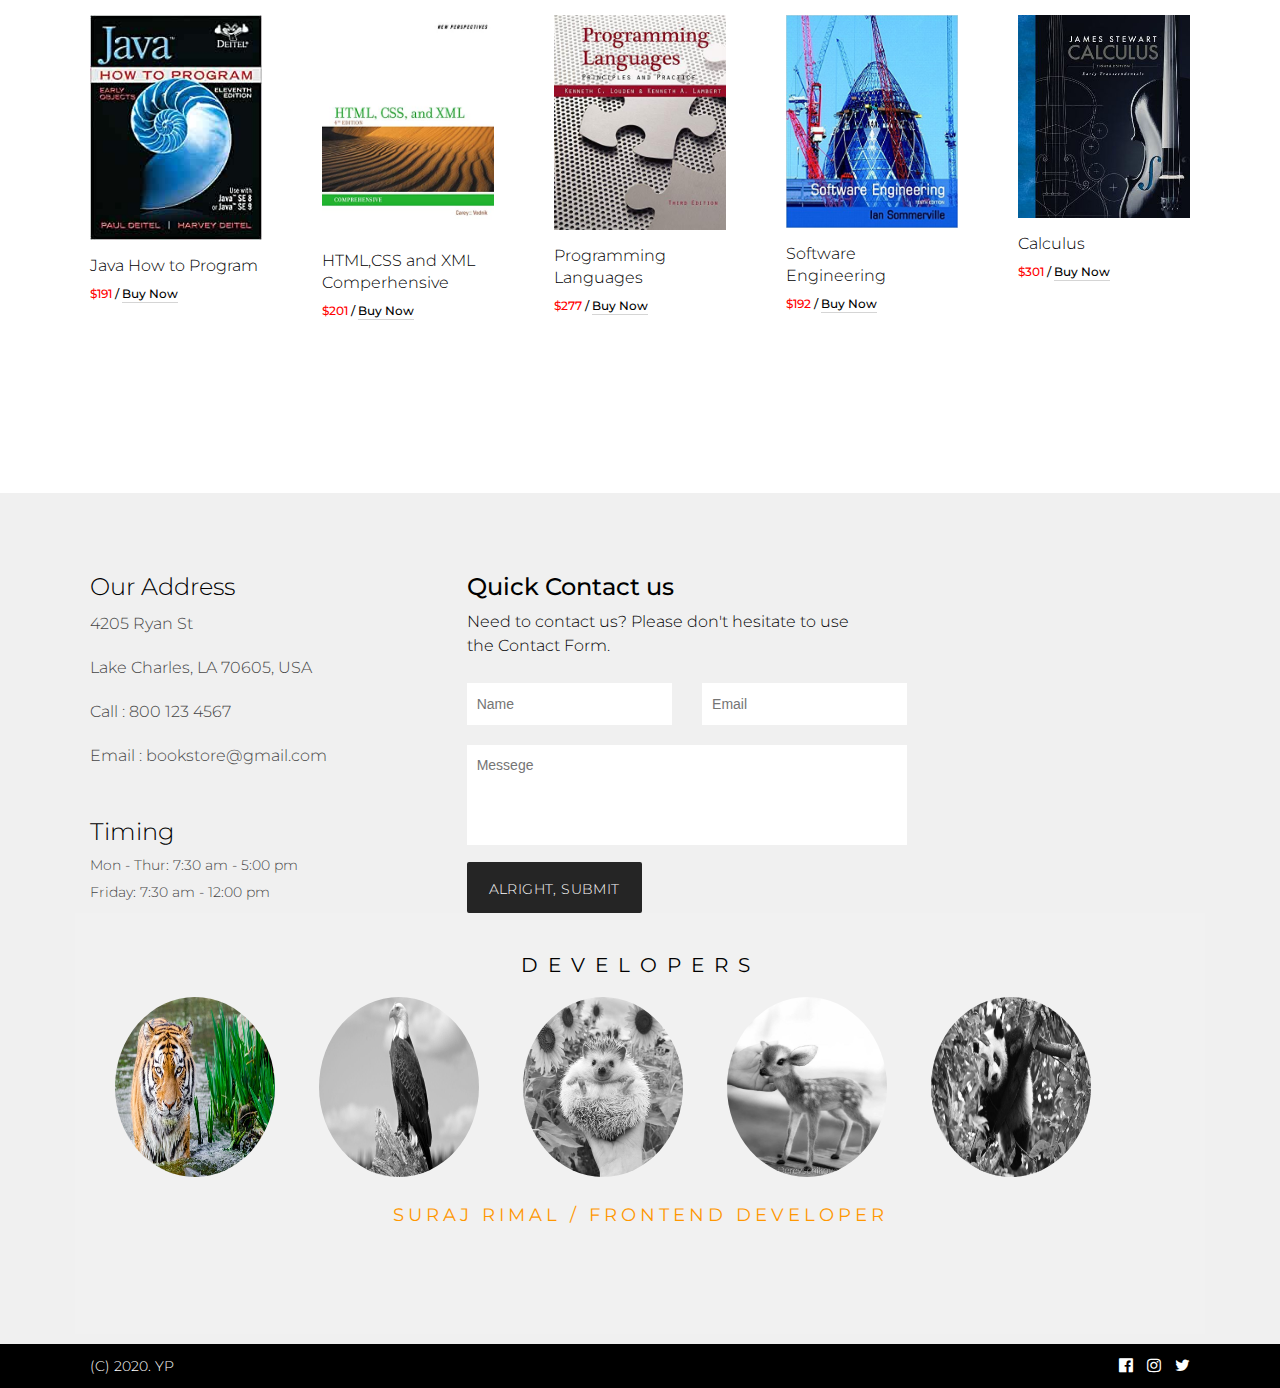
==== commit 3b57ee24: "format error alerts" ====
--- a/addtocart.html
+++ b/addtocart.html
@@ -44,10 +44,13 @@
             </div>
         </div>
     </header>
-    <div class="alert alert-success col-md-5" role="alert" id="successMessage" style="display:none"></div>
     <section class="related-books">
         <div class="container">
             <h2>Items added to the cart</h2>
+            <div class="row justify-content-center">
+                <div class="text-center alert alert-danger col-md-auto" role="alert" id="errorMessage" style="display:none"></div>
+                <div class="text-center alert alert-success col-md-auto" role="alert" id="successMessage" style="display:none"></div>
+            </div>
             <div class="recomended-sec">
               <div id="cartResults" class="row">
               </div>
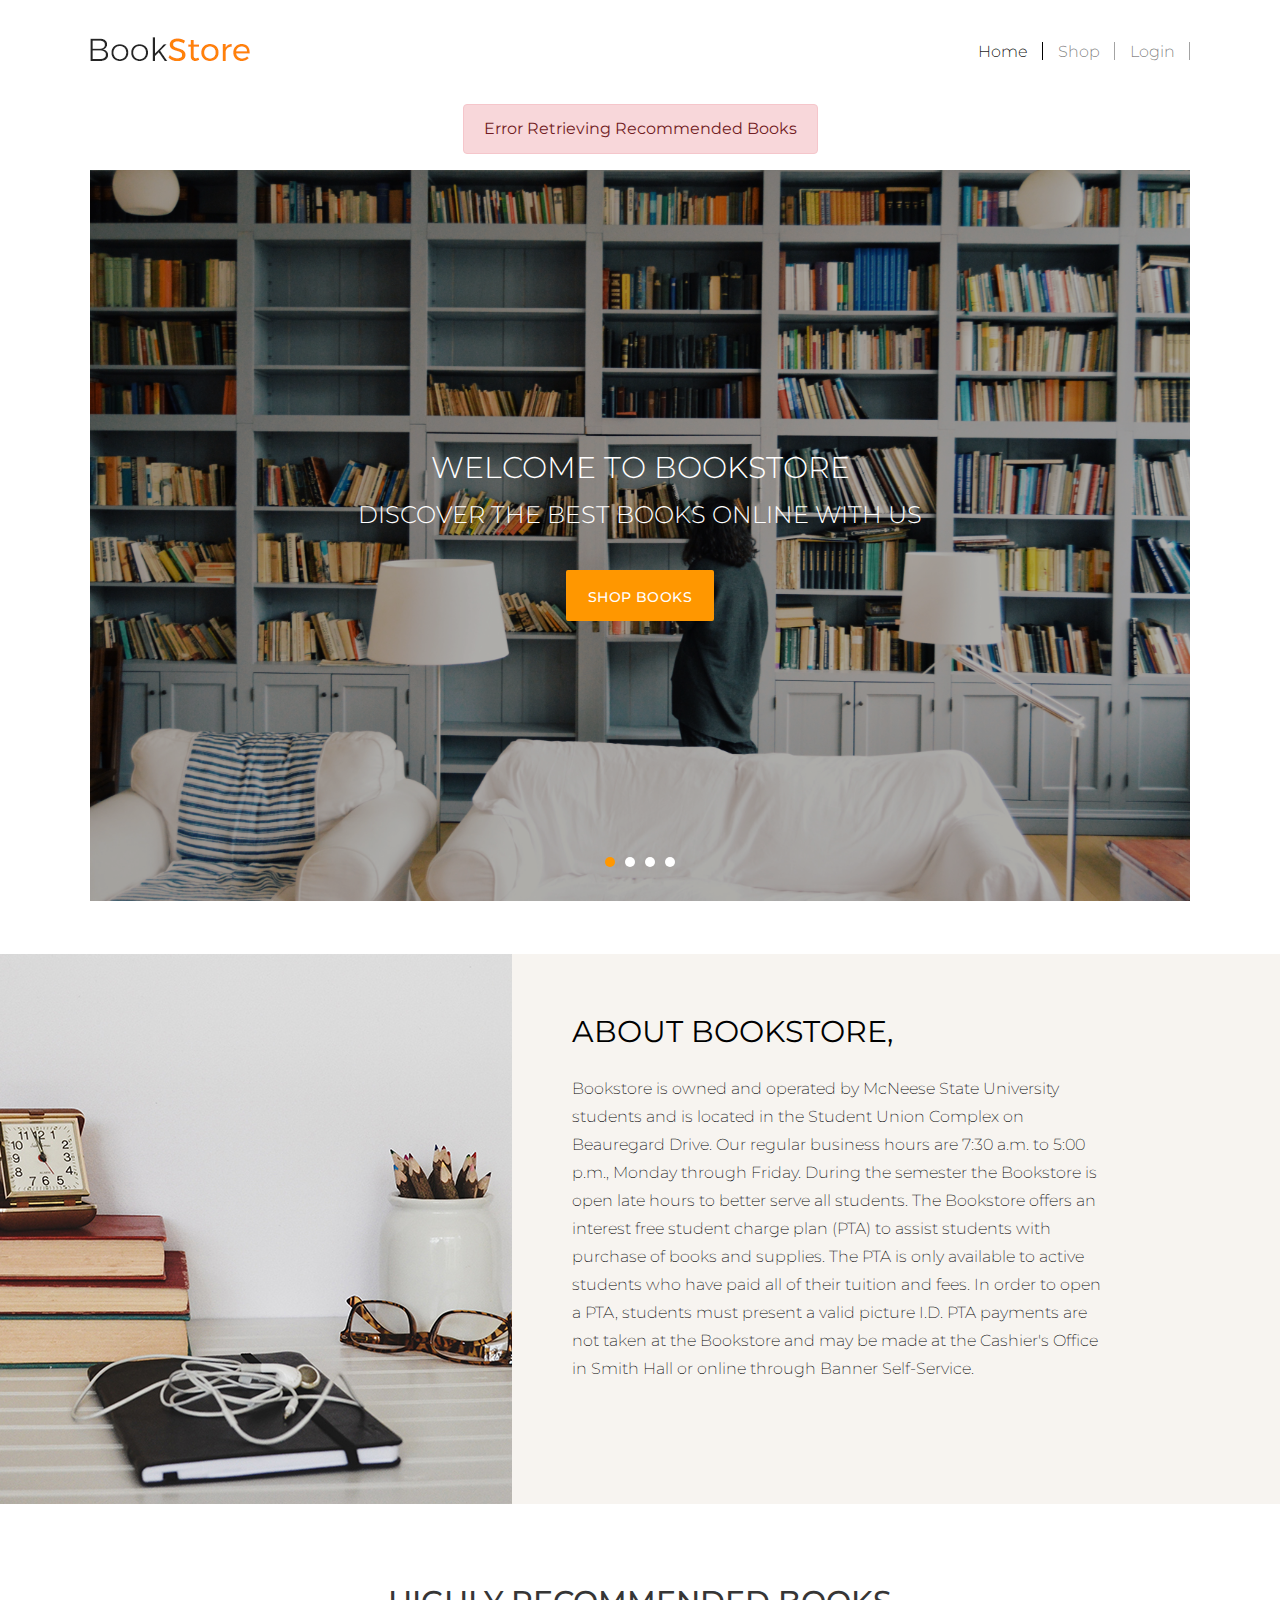
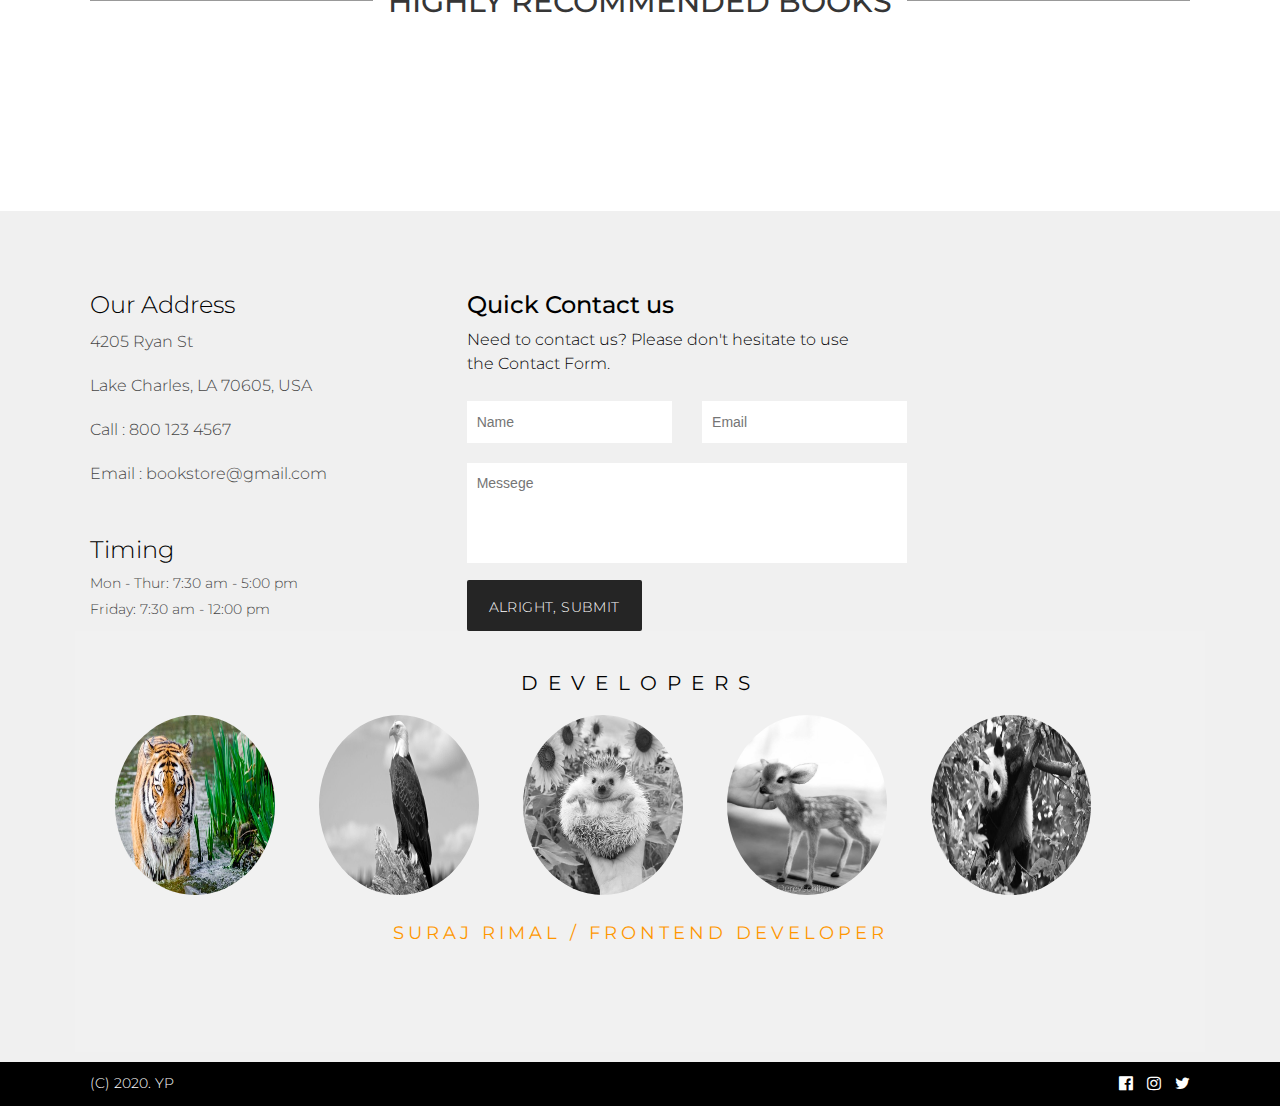
==== commit e0b41782: "add href to isbn and title text; change checkout button color; fix addtocart remove item wrapping" ====
--- a/addtocart.html
+++ b/addtocart.html
@@ -58,8 +58,9 @@
             <form>
                 <div class="row">
                     <div class="col-md-6">
-                        <input placeholder="Coupon Code" required>
+                        <input placeholder="Coupon Code">
                         <button class="btn black">Apply Coupon</button>
+                        <button id="checkoutBtn" class="btn">Checkout</button>
                         <table>
                             <tr>
                                 <th>Total</th>
--- a/css/styles.css
+++ b/css/styles.css
@@ -1,38 +1,54 @@
-
 /* BASE */
 /* Font family */
 /* color */
 /* Font size */
 /* mixin */
+.removeText {
+  white-space: nowrap;
+}
+
 body {
   margin: 0px;
   padding: 0px;
   font-family: 'Montserrat', sans-serif;
   color: #000;
   float: left;
-  width: 100%; }
+  width: 100%;
+}
 
 * {
   -webkit-box-sizing: border-box;
   -moz-box-sizing: border-box;
-  box-sizing: border-box; }
-
-*:before, *:after {
+  box-sizing: border-box;
+}
+
+*:before,
+*:after {
   -webkit-box-sizing: border-box;
   -moz-box-sizing: border-box;
-  box-sizing: border-box; }
-
-h1, h2, h3, h4, h5, h6, ul {
+  box-sizing: border-box;
+}
+
+h1,
+h2,
+h3,
+h4,
+h5,
+h6,
+ul {
   margin: 0px;
-  padding: 0px; }
+  padding: 0px;
+}
 
 input {
   font-family: 'Raleway', sans-serif;
-  outline: 0; }
+  outline: 0;
+}
 
 textarea {
   font-family: 'Raleway', sans-serif;
-  outline: 0; }
+  outline: 0;
+}
 
 .btn {
   background: #ff9700;
@@ -44,1167 +60,1642 @@
   font-weight: 500;
   letter-spacing: 0.4px;
   border: 2px solid #ff9700;
-  border-radius: 2px; }
-  .btn:hover {
-    background: #fff;
-    color: #ff9700; }
+  border-radius: 2px;
+}
+
+.btn:hover {
+  background: #fff;
+  color: #ff9700;
+}
 
 .container {
   width: 1200px;
   padding: 0 50px;
-  max-width: 1200px; }
+  max-width: 1200px;
+}
 
 section {
   float: left;
-  width: 100%; }
+  width: 100%;
+}
 
 .gray-btn {
   background: #ccc;
   border: 2px solid #ccc;
   font-size: 16px;
-  font-weight: 300; }
-  .gray-btn:hover {
-    background: #fff;
-    color: #ccc; }
+  font-weight: 300;
+}
+
+.gray-btn:hover {
+  background: #fff;
+  color: #ccc;
+}
 
 .blue-btn {
   background: #0072bc;
   border: 2px solid #0072bc;
   font-size: 16px;
-  font-weight: 300; }
-  .blue-btn:hover {
-    background: #fff;
-    color: #0072bc; }
+  font-weight: 300;
+}
+
+.blue-btn:hover {
+  background: #fff;
+  color: #0072bc;
+}
 
 .black {
   background: #252525;
-  border: 2px solid #252525; }
-  .black:hover {
-    background: transparent;
-    color: #252525; }
+  border: 2px solid #252525;
+}
+
+.black:hover {
+  background: transparent;
+  color: #252525;
+}
 
 img {
-  max-width: 100%; }
+  max-width: 100%;
+}
 
 /* modules */
 /* layouts */
 header .header-top {
   background: #fcba68;
   color: #fff;
-  padding: 7px 0 7px; }
-  header .header-top .web-url {
-    font-size: 12px;
-    border-bottom: 1px solid;
-    color: #fff;
-    line-height: 11px;
-    display: inline-block;
-    font-style: italic; }
-    header .header-top .web-url:hover {
-      text-decoration: none;
-      border: 0; }
-  header .header-top h5 {
-    font-size: 16px;
-    font-weight: 300; }
-  header .header-top .ph-number {
-    float: right; }
-  header .header-top .row {
-    align-items: center; }
+  padding: 7px 0 7px;
+}
+
+header .header-top .web-url {
+  font-size: 12px;
+  border-bottom: 1px solid;
+  color: #fff;
+  line-height: 11px;
+  display: inline-block;
+  font-style: italic;
+}
+
+header .header-top .web-url:hover {
+  text-decoration: none;
+  border: 0;
+}
+
+header .header-top h5 {
+  font-size: 16px;
+  font-weight: 300;
+}
+
+header .header-top .ph-number {
+  float: right;
+}
+
+header .header-top .row {
+  align-items: center;
+}
+
 header .main-menu {
-  padding: 40px 0; }
-  header .main-menu .navbar {
-    padding: 0; }
-  header .main-menu .navbar-brand {
-    padding: 0;
-    margin-top: -10px; }
-  header .main-menu .navbar-light .navbar-nav .navbar-item {
-    padding: 0 15px;
-    position: relative; }
-    header .main-menu .navbar-light .navbar-nav .navbar-item:after {
-      content: '';
-      width: 1px;
-      height: 18px;
-      float: right;
-      background: #a3a3a3;
-      position: absolute;
-      right: 0;
-      top: 2px; }
-    header .main-menu .navbar-light .navbar-nav .navbar-item:last-child:after {
-      display: none; }
-    header .main-menu .navbar-light .navbar-nav .navbar-item.active {
-      color: #000; }
-      header .main-menu .navbar-light .navbar-nav .navbar-item.active:after {
-        background: #000; }
-  header .main-menu .navbar-light .navbar-nav .nav-link {
-    padding: 0;
-    font-weight: 300; }
-  header .main-menu .form-inline {
-    border: 1px solid #e7e7e7;
-    padding-right: 10px; }
-    header .main-menu .form-inline input {
-      border: 0;
-      font-size: 12px;
-      height: 32px;
-      outline: 0; }
-      header .main-menu .form-inline input:focus {
-        outline: 0;
-        box-shadow: none; }
-    header .main-menu .form-inline .fa {
-      color: #e7e7e7;
-      font-size: 12px; }
+  padding: 40px 0;
+}
+
+header .main-menu .navbar {
+  padding: 0;
+}
+
+header .main-menu .navbar-brand {
+  padding: 0;
+  margin-top: -10px;
+}
+
+header .main-menu .navbar-light .navbar-nav .navbar-item {
+  padding: 0 15px;
+  position: relative;
+}
+
+header .main-menu .navbar-light .navbar-nav .navbar-item:after {
+  content: '';
+  width: 1px;
+  height: 18px;
+  float: right;
+  background: #a3a3a3;
+  position: absolute;
+  right: 0;
+  top: 2px;
+}
+
+header .main-menu .navbar-light .navbar-nav .navbar-item:last-child:after {
+  display: none;
+}
+
+header .main-menu .navbar-light .navbar-nav .navbar-item.active {
+  color: #000;
+}
+
+header .main-menu .navbar-light .navbar-nav .navbar-item.active:after {
+  background: #000;
+}
+
+header .main-menu .navbar-light .navbar-nav .nav-link {
+  padding: 0;
+  font-weight: 300;
+}
+
+header .main-menu .form-inline {
+  border: 1px solid #e7e7e7;
+  padding-right: 10px;
+}
+
+header .main-menu .form-inline input {
+  border: 0;
+  font-size: 12px;
+  height: 32px;
+  outline: 0;
+}
+
+header .main-menu .form-inline input:focus {
+  outline: 0;
+  box-shadow: none;
+}
+
+header .main-menu .form-inline .fa {
+  color: #e7e7e7;
+  font-size: 12px;
+}
+
 header .cart {
   padding: 0 10px;
   margin-right: 10px;
   position: relative;
-  margin-top: 2px !important; }
-  header .cart .quntity {
-    font-size: 9px;
-    position: absolute;
-    top: -3px;
-    right: 0;
-    background: red;
-    width: 15px;
-    height: 15px;
-    border-radius: 50%;
-    text-align: center;
-    color: #fff;
-    padding: 1px 0; }
+  margin-top: 2px !important;
+}
+
+header .cart .quntity {
+  font-size: 9px;
+  position: absolute;
+  top: -3px;
+  right: 0;
+  background: red;
+  width: 15px;
+  height: 15px;
+  border-radius: 50%;
+  text-align: center;
+  color: #fff;
+  padding: 1px 0;
+}
 
 .slider {
   float: left;
   width: 100%;
-  margin-bottom: 50px; }
-  .slider .slide {
-    position: relative; }
-    .slider .slide .content {
-      position: absolute;
-      top: 0;
-      width: 100%;
-      background: rgba(0, 0, 0, 0.3);
-      height: 100%;
-      color: #fff;
-      text-align: center;
-      display: flex;
-      align-items: center; }
-      .slider .slide .content .title {
-        margin: 0 auto;
-        text-align: center;
-        width: 100%; }
-        .slider .slide .content .title h3 {
-          font-size: 30px;
-          text-transform: uppercase;
-          font-weight: 300;
-          margin-bottom: 15px; }
-        .slider .slide .content .title h5 {
-          font-size: 24px;
-          text-transform: uppercase;
-          font-weight: 300;
-          margin-bottom: 40px; }
-  .slider .owl-dots {
-    position: absolute;
-    bottom: 30px;
-    width: 100%;
-    text-align: center; }
-  .slider button.owl-dot {
-    width: 10px;
-    height: 10px;
-    background: #fff;
-    border-radius: 50%;
-    margin: 0 5px; }
-    .slider button.owl-dot.active {
-      background: #ff9700; }
+  margin-bottom: 50px;
+}
+
+.slider .slide {
+  position: relative;
+}
+
+.slider .slide .content {
+  position: absolute;
+  top: 0;
+  width: 100%;
+  background: rgba(0, 0, 0, 0.3);
+  height: 100%;
+  color: #fff;
+  text-align: center;
+  display: flex;
+  align-items: center;
+}
+
+.slider .slide .content .title {
+  margin: 0 auto;
+  text-align: center;
+  width: 100%;
+}
+
+.slider .slide .content .title h3 {
+  font-size: 30px;
+  text-transform: uppercase;
+  font-weight: 300;
+  margin-bottom: 15px;
+}
+
+.slider .slide .content .title h5 {
+  font-size: 24px;
+  text-transform: uppercase;
+  font-weight: 300;
+  margin-bottom: 40px;
+}
+
+.slider .owl-dots {
+  position: absolute;
+  bottom: 30px;
+  width: 100%;
+  text-align: center;
+}
+
+.slider button.owl-dot {
+  width: 10px;
+  height: 10px;
+  background: #fff;
+  border-radius: 50%;
+  margin: 0 5px;
+}
+
+.slider button.owl-dot.active {
+  background: #ff9700;
+}
 
 .recomended-sec {
   text-align: center;
-  margin-bottom: 80px; }
-  .recomended-sec h2 {
-    display: inline-block;
-    font-size: 30px;
-    padding: 0 15px;
-    background: #fff;
-    padding: 0 15px;
-    position: relative;
-    text-transform: uppercase;
-    color: #363636; }
-  .recomended-sec hr {
-    margin: 0;
-    margin-top: -20px;
-    border-top: 1px solid #999999; }
-  .recomended-sec .title {
-    margin-bottom: 70px; }
-  .recomended-sec .item {
-    border: 1px solid #d5d5d5;
-    padding: 36px 10px;
-    cursor: pointer;
-    position: relative; }
-    .recomended-sec .item img {
-      margin-bottom: 15px;
-      max-width: 100%; }
-    .recomended-sec .item h3 {
-      font-size: 16px;
-      text-transform: uppercase;
-      font-weight: 300;
-      margin-bottom: 10px;
-      height: 22px;
-      overflow: hidden;
-      text-overflow: ellipsis; }
-    .recomended-sec .item h6 {
-      font-size: 12px; }
-      .recomended-sec .item h6 span {
-        color: #ff0000; }
-      .recomended-sec .item h6 a {
-        color: #000;
-        border-bottom: 1px solid #d5d5d5;
-        padding-bottom: 1px; }
-        .recomended-sec .item h6 a:hover {
-          text-decoration: none;
-          border-bottom: 0;
-          color: #ff9700; }
-    .recomended-sec .item .hover {
-      position: absolute;
-      background: rgba(204, 204, 204, 0.7);
-      visibility: hidden;
-      width: 100%;
-      height: 100%;
-      top: 0;
-      left: 0;
-      vertical-align: middle;
-      align-items: center;
-      display: flex;
-      transition: all .4s ease;
-      opacity: 0; }
-      .recomended-sec .item .hover span {
-        margin: 0 auto;
-        font-size: 50px;
-        margin-top: 40px;
-        transition: all 0.4s; }
-      .recomended-sec .item .hover a {
-        width: 100%;
-        height: 100%;
-        align-items: center;
-        display: flex;
-        color: #000; }
-    .recomended-sec .item:hover .hover {
-      visibility: visible;
-      opacity: 1; }
-    .recomended-sec .item:hover span {
-      margin-top: 0; }
-    .recomended-sec .item .sale {
-      background: #f9372c;
-      padding: 10px 24px;
-      position: absolute;
-      top: 0;
-      left: 0;
-      text-transform: uppercase;
-      color: #fff; }
+  margin-bottom: 80px;
+}
+
+.recomended-sec h2 {
+  display: inline-block;
+  font-size: 30px;
+  padding: 0 15px;
+  background: #fff;
+  padding: 0 15px;
+  position: relative;
+  text-transform: uppercase;
+  color: #363636;
+}
+
+.recomended-sec hr {
+  margin: 0;
+  margin-top: -20px;
+  border-top: 1px solid #999999;
+}
+
+.recomended-sec .title {
+  margin-bottom: 70px;
+}
+
+.recomended-sec .item {
+  border: 1px solid #d5d5d5;
+  padding: 36px 10px;
+  cursor: pointer;
+  position: relative;
+}
+
+.recomended-sec .item img {
+  margin-bottom: 15px;
+  max-width: 100%;
+}
+
+.recomended-sec .item h3 {
+  font-size: 16px;
+  text-transform: uppercase;
+  font-weight: 300;
+  margin-bottom: 10px;
+  height: 22px;
+  overflow: hidden;
+  text-overflow: ellipsis;
+}
+
+.recomended-sec .item h6 {
+  font-size: 12px;
+}
+
+.recomended-sec .item h6 span {
+  color: #ff0000;
+}
+
+.recomended-sec .item h6 a {
+  color: #000;
+  border-bottom: 1px solid #d5d5d5;
+  padding-bottom: 1px;
+}
+
+.recomended-sec .item h6 a:hover {
+  text-decoration: none;
+  border-bottom: 0;
+  color: #ff9700;
+}
+
+.recomended-sec .item .hover {
+  position: absolute;
+  background: rgba(204, 204, 204, 0.7);
+  visibility: hidden;
+  width: 100%;
+  height: 100%;
+  top: 0;
+  left: 0;
+  vertical-align: middle;
+  align-items: center;
+  display: flex;
+  transition: all .4s ease;
+  opacity: 0;
+}
+
+.recomended-sec .item .hover span {
+  margin: 0 auto;
+  font-size: 50px;
+  margin-top: 40px;
+  transition: all 0.4s;
+}
+
+.recomended-sec .item .hover a {
+  width: 100%;
+  height: 100%;
+  align-items: center;
+  display: flex;
+  color: #000;
+}
+
+.recomended-sec .item:hover .hover {
+  visibility: visible;
+  opacity: 1;
+}
+
+.recomended-sec .item:hover span {
+  margin-top: 0;
+}
+
+.recomended-sec .item .sale {
+  background: #f9372c;
+  padding: 10px 24px;
+  position: absolute;
+  top: 0;
+  left: 0;
+  text-transform: uppercase;
+  color: #fff;
+}
 
 .about-sec {
   margin-bottom: 80px;
   background: #f7f4f0;
   float: left;
-  width: 100%; }
-  .about-sec .about-img {
-    float: left;
-    width: 40%; }
-    .about-sec .about-img figure {
-      height: 550px;
-      width: 100%;
-      background-position: center bottom !important;
-      margin-bottom: 0; }
-  .about-sec .about-content {
-    max-width: 600px;
-    float: left;
-    padding: 60px 0;
-    padding-left: 60px; }
-    .about-sec .about-content h2 {
-      text-transform: uppercase;
-      font-size: 30px;
-      font-weight: 400;
-      margin-bottom: 25px; }
-    .about-sec .about-content p {
-      font-size: 16px;
-      line-height: 28px;
-      margin-bottom: 30px; }
-    .about-sec .about-content .btn-sec {
-      margin-top: 58px; }
-      .about-sec .about-content .btn-sec .btn {
-        margin-right: 10px; }
-      .about-sec .about-content .btn-sec .black {
-        background: #252525;
-        border: 2px solid #252525; }
-        .about-sec .about-content .btn-sec .black:hover {
-          background: transparent;
-          color: #252525; }
+  width: 100%;
+}
+
+.about-sec .about-img {
+  float: left;
+  width: 40%;
+}
+
+.about-sec .about-img figure {
+  height: 550px;
+  width: 100%;
+  background-position: center bottom !important;
+  margin-bottom: 0;
+}
+
+.about-sec .about-content {
+  max-width: 600px;
+  float: left;
+  padding: 60px 0;
+  padding-left: 60px;
+}
+
+.about-sec .about-content h2 {
+  text-transform: uppercase;
+  font-size: 30px;
+  font-weight: 400;
+  margin-bottom: 25px;
+}
+
+.about-sec .about-content p {
+  font-size: 16px;
+  line-height: 28px;
+  margin-bottom: 30px;
+}
+
+.about-sec .about-content .btn-sec {
+  margin-top: 58px;
+}
+
+.about-sec .about-content .btn-sec .btn {
+  margin-right: 10px;
+}
+
+.about-sec .about-content .btn-sec .black {
+  background: #252525;
+  border: 2px solid #252525;
+}
+
+.about-sec .about-content .btn-sec .black:hover {
+  background: transparent;
+  color: #252525;
+}
 
 .recent-book-sec {
   text-align: center;
-  margin-bottom: 130px; }
-  .recent-book-sec h2 {
-    display: inline-block;
-    padding: 0 15px;
-    background: #fff;
-    padding: 0 15px;
-    position: relative;
-    font-size: 30px;
-    text-transform: uppercase;
-    color: #363636; }
-  .recent-book-sec hr {
-    margin: 0;
-    margin-top: -20px;
-    border-top: 1px solid #999999; }
-  .recent-book-sec .title {
-    margin-bottom: 80px; }
-  .recent-book-sec .item {
-    text-align: left;
-    margin-bottom: 45px; }
-    .recent-book-sec .item img {
-      margin-bottom: 15px;
-      max-width: 100%;
-      cursor: pointer; }
-    .recent-book-sec .item img:hover + h3 {
-      text-decoration: underline; }
-    .recent-book-sec .item h3 {
-      font-size: 16px;
-      line-height: 22px;
-      font-weight: 300;
-      margin-bottom: 10px; }
-      .recent-book-sec .item h3 a {
-        color: inherit; }
-    .recent-book-sec .item h6 {
-      font-size: 12px; }
-      .recent-book-sec .item h6 span {
-        color: #ff0000; }
-      .recent-book-sec .item h6 a {
-        color: #000;
-        border-bottom: 1px solid #d5d5d5;
-        padding-bottom: 1px; }
-        .recent-book-sec .item h6 a:hover {
-          text-decoration: none;
-          border-bottom: 0;
-          color: #ff9700; }
-  .recent-book-sec .row {
-    margin: 0 -30px; }
-    .recent-book-sec .row .col-lg-2 {
-      padding: 0 30px;
-      -ms-flex: 20%;
-      flex: 20%;
-      max-width: 20%; }
-  .recent-book-sec .btn-sec {
-    margin-top: 20px; }
+  margin-bottom: 130px;
+}
+
+.recent-book-sec h2 {
+  display: inline-block;
+  padding: 0 15px;
+  background: #fff;
+  padding: 0 15px;
+  position: relative;
+  font-size: 30px;
+  text-transform: uppercase;
+  color: #363636;
+}
+
+.recent-book-sec hr {
+  margin: 0;
+  margin-top: -20px;
+  border-top: 1px solid #999999;
+}
+
+.recent-book-sec .title {
+  margin-bottom: 80px;
+}
+
+.recent-book-sec .item {
+  text-align: left;
+  margin-bottom: 45px;
+}
+
+.recent-book-sec .item img {
+  margin-bottom: 15px;
+  max-width: 100%;
+  cursor: pointer;
+}
+
+.recent-book-sec .item img:hover+h3 {
+  text-decoration: underline;
+}
+
+.recent-book-sec .item h3 {
+  font-size: 16px;
+  line-height: 22px;
+  font-weight: 300;
+  margin-bottom: 10px;
+}
+
+.recent-book-sec .item h3 a {
+  color: inherit;
+}
+
+.recent-book-sec .item h6 {
+  font-size: 12px;
+}
+
+.recent-book-sec .item h6 span {
+  color: #ff0000;
+}
+
+.recent-book-sec .item h6 a {
+  color: #000;
+  border-bottom: 1px solid #d5d5d5;
+  padding-bottom: 1px;
+}
+
+.recent-book-sec .item h6 a:hover {
+  text-decoration: none;
+  border-bottom: 0;
+  color: #ff9700;
+}
+
+.recent-book-sec .row {
+  margin: 0 -30px;
+}
+
+.recent-book-sec .row .col-lg-2 {
+  padding: 0 30px;
+  -ms-flex: 20%;
+  flex: 20%;
+  max-width: 20%;
+}
+
+.recent-book-sec .btn-sec {
+  margin-top: 20px;
+}
 
 .features-sec {
-  margin-bottom: 100px; }
-  .features-sec ul li {
-    text-align: center;
-    padding: 0 20px 60px;
-    border: 1px solid #cacaca;
-    float: left;
-    width: 33.333%;
-    list-style: none;
-    border-left: 0; }
-    .features-sec ul li:first-child {
-      border-left: 1px solid #cacaca; }
-    .features-sec ul li span.icon {
-      width: 65px;
-      height: 65px;
-      border: 1px solid #cbcbcb;
-      display: block;
-      border-radius: 50%;
-      margin-top: -33px;
-      margin: 0 auto;
-      margin-top: -33px;
-      background: #fff;
-      font-size: 22px;
-      vertical-align: middle;
-      padding: 15px 0;
-      color: #ffaf00;
-      margin-bottom: 30px; }
-      .features-sec ul li span.icon.return {
-        color: #00aeef; }
-      .features-sec ul li span.icon.chat {
-        color: #00a99d; }
-    .features-sec ul li h3 {
-      font-size: 24px;
-      font-weight: 400;
-      margin-bottom: 8px; }
-    .features-sec ul li h5 {
-      font-size: 16px;
-      font-weight: 300;
-      margin-bottom: 20px; }
-    .features-sec ul li h6 {
-      font-size: 14px;
-      font-weight: 300;
-      line-height: 24px;
-      opacity: 0.7; }
+  margin-bottom: 100px;
+}
+
+.features-sec ul li {
+  text-align: center;
+  padding: 0 20px 60px;
+  border: 1px solid #cacaca;
+  float: left;
+  width: 33.333%;
+  list-style: none;
+  border-left: 0;
+}
+
+.features-sec ul li:first-child {
+  border-left: 1px solid #cacaca;
+}
+
+.features-sec ul li span.icon {
+  width: 65px;
+  height: 65px;
+  border: 1px solid #cbcbcb;
+  display: block;
+  border-radius: 50%;
+  margin-top: -33px;
+  margin: 0 auto;
+  margin-top: -33px;
+  background: #fff;
+  font-size: 22px;
+  vertical-align: middle;
+  padding: 15px 0;
+  color: #ffaf00;
+  margin-bottom: 30px;
+}
+
+.features-sec ul li span.icon.return {
+  color: #00aeef;
+}
+
+.features-sec ul li span.icon.chat {
+  color: #00a99d;
+}
+
+.features-sec ul li h3 {
+  font-size: 24px;
+  font-weight: 400;
+  margin-bottom: 8px;
+}
+
+.features-sec ul li h5 {
+  font-size: 16px;
+  font-weight: 300;
+  margin-bottom: 20px;
+}
+
+.features-sec ul li h6 {
+  font-size: 14px;
+  font-weight: 300;
+  line-height: 24px;
+  opacity: 0.7;
+}
 
 .offers-sec {
   padding: 90px 0;
   background-position: center !important;
   background-size: cover !important;
-  position: relative; }
-  .offers-sec .detail {
-    background: #fff;
-    padding: 60px 44px;
-    position: relative; }
-    .offers-sec .detail h3 {
-      font-size: 24px;
-      font-weight: 400;
-      margin-bottom: 8px; }
-    .offers-sec .detail h6 {
-      font-size: 16px;
-      font-weight: 300;
-      padding-right: 28px;
-      line-height: 28px;
-      margin-bottom: 30px; }
-    .offers-sec .detail .icon-point {
-      position: absolute;
-      bottom: 0;
-      right: 0;
-      opacity: 0.3;
-      padding-bottom: 10px; }
-      .offers-sec .detail .icon-point.amount {
-        opacity: 1;
-        padding: 10px 10px; }
-  .offers-sec .row {
-    margin: 0 -40px; }
-    .offers-sec .row .col-md-6 {
-      padding: 0 40px; }
-  .offers-sec .cover {
-    position: absolute;
-    width: 100%;
-    height: 100%;
-    background: rgba(0, 0, 0, 0.7);
-    top: 0; }
+  position: relative;
+}
+
+.offers-sec .detail {
+  background: #fff;
+  padding: 60px 44px;
+  position: relative;
+}
+
+.offers-sec .detail h3 {
+  font-size: 24px;
+  font-weight: 400;
+  margin-bottom: 8px;
+}
+
+.offers-sec .detail h6 {
+  font-size: 16px;
+  font-weight: 300;
+  padding-right: 28px;
+  line-height: 28px;
+  margin-bottom: 30px;
+}
+
+.offers-sec .detail .icon-point {
+  position: absolute;
+  bottom: 0;
+  right: 0;
+  opacity: 0.3;
+  padding-bottom: 10px;
+}
+
+.offers-sec .detail .icon-point.amount {
+  opacity: 1;
+  padding: 10px 10px;
+}
+
+.offers-sec .row {
+  margin: 0 -40px;
+}
+
+.offers-sec .row .col-md-6 {
+  padding: 0 40px;
+}
+
+.offers-sec .cover {
+  position: absolute;
+  width: 100%;
+  height: 100%;
+  background: rgba(0, 0, 0, 0.7);
+  top: 0;
+}
 
 .testimonial-sec {
   padding: 80px 0;
-  position: relative; }
-  .testimonial-sec .item {
-    text-align: center;
-    padding: 0 140px 100px; }
-    .testimonial-sec .item h3 {
-      font-size: 34px;
-      font-weight: 200;
-      line-height: 50px;
-      margin-bottom: 40px; }
-    .testimonial-sec .item .author {
-      font-size: 20px;
-      font-weight: 500; }
-    .testimonial-sec .item .country {
-      font-size: 20px;
-      font-weight: 300; }
-  .testimonial-sec .owl-dots {
-    position: absolute;
-    bottom: 30px;
-    width: 100%;
-    text-align: center; }
-  .testimonial-sec button.owl-dot {
-    width: 10px;
-    height: 10px;
-    background: #cdcdcd;
-    border-radius: 50%;
-    margin: 0 5px;
-    trnsition: all 0.3s; }
-    .testimonial-sec button.owl-dot.active {
-      background: #ff9700;
-      transform: scale(1.6); }
-  .testimonial-sec .left-quote {
-    position: absolute;
-    top: 0;
-    left: 40px; }
-  .testimonial-sec .right-quote {
-    position: absolute;
-    bottom: 0;
-    right: 50px; }
+  position: relative;
+}
+
+.testimonial-sec .item {
+  text-align: center;
+  padding: 0 140px 100px;
+}
+
+.testimonial-sec .item h3 {
+  font-size: 34px;
+  font-weight: 200;
+  line-height: 50px;
+  margin-bottom: 40px;
+}
+
+.testimonial-sec .item .author {
+  font-size: 20px;
+  font-weight: 500;
+}
+
+.testimonial-sec .item .country {
+  font-size: 20px;
+  font-weight: 300;
+}
+
+.testimonial-sec .owl-dots {
+  position: absolute;
+  bottom: 30px;
+  width: 100%;
+  text-align: center;
+}
+
+.testimonial-sec button.owl-dot {
+  width: 10px;
+  height: 10px;
+  background: #cdcdcd;
+  border-radius: 50%;
+  margin: 0 5px;
+  trnsition: all 0.3s;
+}
+
+.testimonial-sec button.owl-dot.active {
+  background: #ff9700;
+  transform: scale(1.6);
+}
+
+.testimonial-sec .left-quote {
+  position: absolute;
+  top: 0;
+  left: 40px;
+}
+
+.testimonial-sec .right-quote {
+  position: absolute;
+  bottom: 0;
+  right: 50px;
+}
 
 @media only screen and (max-width: 1024px) {
   header .cart .quntity {
-    font-size: 10px; }
+    font-size: 10px;
+  }
 
   .container {
     width: 100%;
     padding: 0 20px;
-    max-width: 100%; }
+    max-width: 100%;
+  }
 
   .recent-book-sec .row {
-    margin: 0 -20px; }
-    .recent-book-sec .row .col-lg-2 {
-      padding: 0 20px; }
+    margin: 0 -20px;
+  }
+
+  .recent-book-sec .row .col-lg-2 {
+    padding: 0 20px;
+  }
 
   .recent-book-sec .row {
-    margin: 0 -20px; }
-    .recent-book-sec .row .col-md-2 {
-      padding: 0 20px; }
+    margin: 0 -20px;
+  }
+
+  .recent-book-sec .row .col-md-2 {
+    padding: 0 20px;
+  }
 
   .offers-sec .row {
-    margin: 0 -20px; }
-    .offers-sec .row .col-md-6 {
-      padding: 0 20px; }
+    margin: 0 -20px;
+  }
+
+  .offers-sec .row .col-md-6 {
+    padding: 0 20px;
+  }
 
   .about-sec .about-content {
     max-width: 580px;
-    padding-left: 40px; }
+    padding-left: 40px;
+  }
 
   .offers-sec .detail h3 {
-    font-size: 22px; }
+    font-size: 22px;
+  }
 
   .testimonial-sec .item h3 {
     font-size: 30px;
-    line-height: 46px; } }
+    line-height: 46px;
+  }
+}
+
 @media only screen and (max-width: 800px) {
   header .header-top h5 {
-    font-size: 12px; }
+    font-size: 12px;
+  }
 
   header .header-top .ph-number {
-    font-size: 12px; }
+    font-size: 12px;
+  }
 
   header .main-menu {
-    padding: 20px 0; }
+    padding: 20px 0;
+  }
 
   header .main-menu .navbar-light .navbar-nav .navbar-item {
     padding: 0;
-    margin-bottom: 10px; }
+    margin-bottom: 10px;
+  }
 
   header .main-menu .navbar-light .navbar-nav .navbar-item:after {
-    display: none; }
+    display: none;
+  }
 
   header .cart {
-    max-width: 34px; }
+    max-width: 34px;
+  }
 
   header .main-menu .form-inline {
-    max-width: 200px; }
+    max-width: 200px;
+  }
 
   .recomended-sec h2 {
-    font-size: 26px; }
+    font-size: 26px;
+  }
 
   .recomended-sec hr {
-    margin-top: -15px; }
+    margin-top: -15px;
+  }
 
   .recomended-sec .item {
-    margin-bottom: 30px; }
+    margin-bottom: 30px;
+  }
 
   .recomended-sec {
-    margin-bottom: 50px; }
+    margin-bottom: 50px;
+  }
 
   .recent-book-sec .row .col-lg-2 {
     -ms-flex: 25%;
     flex: 25%;
-    max-width: 25%; }
+    max-width: 25%;
+  }
 
   .about-sec .about-content {
     max-width: 440px;
-    padding: 40px 0 40px 25px; }
+    padding: 40px 0 40px 25px;
+  }
 
   .offers-sec .detail {
-    padding: 45px 34px; }
+    padding: 45px 34px;
+  }
 
   .offers-sec .detail h6 {
-    padding-right: 0; }
+    padding-right: 0;
+  }
 
   .testimonial-sec {
-    padding: 80px 0 60px; }
+    padding: 80px 0 60px;
+  }
 
   .testimonial-sec .item {
-    padding: 0 50px 80px; }
+    padding: 0 50px 80px;
+  }
 
   .testimonial-sec .item h3 {
     font-size: 26px;
-    line-height: 42px; }
+    line-height: 42px;
+  }
 
   header .main-menu .form-inline input {
     width: 170px;
-    height: 38px; }
+    height: 38px;
+  }
 
   .offers-sec .detail .icon-point {
-    display: none; } }
+    display: none;
+  }
+}
+
 @media only screen and (max-width: 640px) {
   header .header-top .ph-number {
-    float: initial; }
+    float: initial;
+  }
 
   header .navbar-nav {
-    padding-top: 10px; }
+    padding-top: 10px;
+  }
 
   .slider .slide .content .title {
-    padding: 0 10px; }
+    padding: 0 10px;
+  }
 
   .slider .slide .content .title h3 {
-    font-size: 24px; }
+    font-size: 24px;
+  }
 
   .slider .slide .content .title h5 {
     font-size: 14px;
-    margin-bottom: 24px; }
+    margin-bottom: 24px;
+  }
 
   .btn {
-    padding: 10px 15px 9px; }
+    padding: 10px 15px 9px;
+  }
 
   .slider .owl-dots {
-    bottom: 10px; }
+    bottom: 10px;
+  }
 
   .about-sec {
-    padding-bottom: 60px; }
+    padding-bottom: 60px;
+  }
 
   .about-sec .about-content {
     max-width: 100%;
-    padding: 0 20px; }
+    padding: 0 20px;
+  }
 
   .about-sec .about-img {
     width: 100%;
-    margin-bottom: 30px; }
+    margin-bottom: 30px;
+  }
 
   .about-sec .about-content h2 {
     font-size: 24px;
-    margin-bottom: 15px; }
+    margin-bottom: 15px;
+  }
 
   .about-sec .about-content p {
-    margin-bottom: 20px; }
+    margin-bottom: 20px;
+  }
 
   .about-sec .about-content .btn-sec {
-    margin-top: 34px; }
+    margin-top: 34px;
+  }
 
   .recent-book-sec .row {
-    margin: 0 -15px; }
+    margin: 0 -15px;
+  }
 
   .features-sec ul li {
-    padding: 0 10px 40px; }
+    padding: 0 10px 40px;
+  }
 
   .features-sec ul li h3 {
-    font-size: 20px; }
+    font-size: 20px;
+  }
 
   .offers-sec .detail {
-    margin-bottom: 20px; }
+    margin-bottom: 20px;
+  }
 
   .recent-book-sec .row .col-lg-2 {
     -ms-flex: 50%;
     flex: 50%;
-    max-width: 50%; } }
+    max-width: 50%;
+  }
+}
+
 @media only screen and (max-width: 480px) {
   .container {
-    padding: 0 15px; }
+    padding: 0 15px;
+  }
 
   .offers-sec .row {
-    margin: 0 -15px; }
+    margin: 0 -15px;
+  }
 
   .offers-sec .row .col-md-6 {
-    padding: 0 15px; }
+    padding: 0 15px;
+  }
 
   .slider .slide .content .title h3 {
-    font-size: 22px; }
+    font-size: 22px;
+  }
 
   .slider .slide .content .title h5 {
-    font-size: 12px; }
+    font-size: 12px;
+  }
 
   .recomended-sec .title {
-    margin-bottom: 40px; }
+    margin-bottom: 40px;
+  }
 
   .recomended-sec h2 {
-    font-size: 22px; }
+    font-size: 22px;
+  }
 
   .recent-book-sec h2 {
-    font-size: 22px; }
+    font-size: 22px;
+  }
 
   .features-sec ul li {
     width: 100%;
-    margin-bottom: 60px; }
-    .features-sec ul li:last-child {
-      margin-bottom: 0; }
+    margin-bottom: 60px;
+  }
+
+  .features-sec ul li:last-child {
+    margin-bottom: 0;
+  }
 
   .features-sec ul li {
-    border: 1px solid #cacaca; }
+    border: 1px solid #cacaca;
+  }
 
   .offers-sec .detail {
-    padding: 40px 24px; }
+    padding: 40px 24px;
+  }
 
   .offers-sec {
-    padding: 80px 0 60px; }
+    padding: 80px 0 60px;
+  }
 
   .testimonial-sec {
-    padding: 60px 0 40px; }
+    padding: 60px 0 40px;
+  }
 
   .testimonial-sec .item h3 {
     font-size: 20px;
-    line-height: 32px; }
+    line-height: 32px;
+  }
 
   .testimonial-sec .item {
-    padding: 0 20px 80px; }
+    padding: 0 20px 80px;
+  }
 
   .testimonial-sec .left-quote {
-    left: 0px; }
+    left: 0px;
+  }
 
   .testimonial-sec .right-quote {
-    right: 0px; }
+    right: 0px;
+  }
 
   .recent-book-sec .row .col-lg-2 {
-    padding: 0 15px; }
+    padding: 0 15px;
+  }
 
   .recent-book-sec .row {
-    margin: 0 -15px; } }
+    margin: 0 -15px;
+  }
+}
+
 @media only screen and (max-width: 320px) {
   .slider .owl-dots {
-    bottom: -5px; } }
+    bottom: -5px;
+  }
+}
+
 .breadcrumb {
   background: transparent;
   border: 1px solid #ccc;
   border-left: 0;
   border-right: 0;
   margin-bottom: 50px;
-  border-radius: 0; }
-  .breadcrumb a {
-    font-weight: 200;
-    color: #000;
-    font-size: 14px; }
-  .breadcrumb .breadcrumb-item.active {
-    color: #000;
-    font-size: 14px;
-    font-weight: 300; }
+  border-radius: 0;
+}
+
+.breadcrumb a {
+  font-weight: 200;
+  color: #000;
+  font-size: 14px;
+}
+
+.breadcrumb .breadcrumb-item.active {
+  color: #000;
+  font-size: 14px;
+  font-weight: 300;
+}
 
 .about-sec h1 {
   font-size: 30px;
   font-weight: 500;
   margin-bottom: 32px;
   text-transform: uppercase;
-  color: #363636; }
+  color: #363636;
+}
+
 .about-sec img {
   float: left;
-  margin: 0 50px 50px 0; }
+  margin: 0 50px 50px 0;
+}
+
 .about-sec p {
   font-size: 16px;
   font-weight: 200;
   line-height: 30px;
-  margin-bottom: 25px; }
+  margin-bottom: 25px;
+}
+
 .about-sec .img-sec {
   clear: both;
   float: left;
-  width: 100%; }
+  width: 100%;
+}
 
 .static h1 {
   font-size: 30px;
   font-weight: 500;
   margin-bottom: 32px;
   text-transform: uppercase;
-  color: #363636; }
+  color: #363636;
+}
+
 .static p {
   font-size: 16px;
   font-weight: 200;
   line-height: 30px;
-  margin-bottom: 25px; }
+  margin-bottom: 25px;
+}
+
 .static .img-sec {
   clear: both;
   float: left;
-  width: 100%; }
+  width: 100%;
+}
+
 .static .form {
   margin-top: 50px;
-  margin-bottom: 100px; }
-  .static .form input {
-    width: 100%;
-    height: 50px;
-    padding-left: 20px;
-    margin-bottom: 35px; }
-  .static .form .btn {
-    padding: 12px 60px 10px;
-    float: left;
-    font-weight: 300; }
-  .static .form h5 {
-    float: left;
-    line-height: 50px;
-    padding-left: 15px;
-    font-weight: 300;
-    text-transform: uppercase;
-    font-size: 16px; }
-    .static .form h5 a {
-      font-weight: 600;
-      color: #fc4733;
-      border-bottom: 1px solid; }
-      .static .form h5 a:hover {
-        text-decoration: none; }
-  .static .form .required-star {
-    position: absolute;
-    top: -5px;
-    right: 3px;
-    font-size: 20px;
-    color: red; }
+  margin-bottom: 100px;
+}
+
+.static .form input {
+  width: 100%;
+  height: 50px;
+  padding-left: 20px;
+  margin-bottom: 35px;
+}
+
+.static .form .btn {
+  padding: 12px 60px 10px;
+  float: left;
+  font-weight: 300;
+}
+
+.static .form h5 {
+  float: left;
+  line-height: 50px;
+  padding-left: 15px;
+  font-weight: 300;
+  text-transform: uppercase;
+  font-size: 16px;
+}
+
+.static .form h5 a {
+  font-weight: 600;
+  color: #fc4733;
+  border-bottom: 1px solid;
+}
+
+.static .form h5 a:hover {
+  text-decoration: none;
+}
+
+.static .form .required-star {
+  position: absolute;
+  top: -5px;
+  right: 3px;
+  font-size: 20px;
+  color: red;
+}
+
 .static h3 {
   margin-bottom: 10px;
   font-size: 20px;
-  opacity: 0.7; }
+  opacity: 0.7;
+}
+
 .static h2 {
   font-size: 30px;
   font-weight: 500;
   margin-bottom: 32px;
   text-transform: uppercase;
-  color: #363636; }
+  color: #363636;
+}
+
 .static .recomended-sec {
-  margin-bottom: 100px; }
-  .static .recomended-sec img {
-    float: initial;
-    margin: 0;
-    margin-bottom: 15px; }
-    .static .recomended-sec img h3 {
-      opacity: 1; }
+  margin-bottom: 100px;
+}
+
+.static .recomended-sec img {
+  float: initial;
+  margin: 0;
+  margin-bottom: 15px;
+}
+
+.static .recomended-sec img h3 {
+  opacity: 1;
+}
+
 .static .recent-book-sec {
-  margin-bottom: 100px; }
-  .static .recent-book-sec img {
-    float: initial;
-    margin: 0;
-    margin-bottom: 15px; }
-    .static .recent-book-sec img h3 {
-      opacity: 1; }
-  .static .recent-book-sec .col-md-3 {
-    -ms-flex: 0 0 20%;
-    flex: 0 0 20%;
-    max-width: 20%;
-    padding: 0 30px; }
+  margin-bottom: 100px;
+}
+
+.static .recent-book-sec img {
+  float: initial;
+  margin: 0;
+  margin-bottom: 15px;
+}
+
+.static .recent-book-sec img h3 {
+  opacity: 1;
+}
+
+.static .recent-book-sec .col-md-3 {
+  -ms-flex: 0 0 20%;
+  flex: 0 0 20%;
+  max-width: 20%;
+  padding: 0 30px;
+}
+
 .static strong {
   opacity: 0.7;
-  font-weight: 600; }
+  font-weight: 600;
+}
+
 .static ul {
-  list-style: none; }
-  .static ul li {
-    line-height: 30px;
-    font-weight: 200; }
+  list-style: none;
+}
+
+.static ul li {
+  line-height: 30px;
+  font-weight: 200;
+}
+
 .static.about-sec {
-  background: transparent; }
+  background: transparent;
+}
 
 @media only screen and (max-width: 800px) {
   .static h2 {
-    font-size: 24px; }
+    font-size: 24px;
+  }
 
   .static .recent-book-sec .col-md-3 {
     padding: 0 20px;
     -ms-flex: 0 0 25%;
     flex: 0 0 25%;
-    max-width: 25%; } }
+    max-width: 25%;
+  }
+}
+
 @media only screen and (max-width: 640px) {
   .about-sec h1 {
     font-size: 26px;
-    margin-bottom: 22px; }
+    margin-bottom: 22px;
+  }
 
   .about-sec img {
-    margin: 0 0px 30px 0; }
+    margin: 0 0px 30px 0;
+  }
 
   .static .form {
-    margin-bottom: 0px; }
+    margin-bottom: 0px;
+  }
 
   .static .form h5 {
     padding-left: 0;
-    font-size: 14px; }
+    font-size: 14px;
+  }
 
   .recent-book-sec .row {
-    margin: 0 -20px; }
+    margin: 0 -20px;
+  }
 
   .static .recent-book-sec .row {
-    margin: 0 -15px; }
+    margin: 0 -15px;
+  }
 
   .static .recent-book-sec .col-md-3 {
     padding: 0 15px;
     -ms-flex: 0 0 50%;
     flex: 0 0 50%;
-    max-width: 50%; }
+    max-width: 50%;
+  }
 
   .static.about-sec {
     padding-bottom: 00px;
-    margin-bottom: 0; }
+    margin-bottom: 0;
+  }
 
   .static .recomended-sec {
-    margin-bottom: 50px; } }
+    margin-bottom: 50px;
+  }
+}
+
 @media only screen and (max-width: 480px) {
   .recent-book-sec .row {
-    margin: 0 -15px; } }
+    margin: 0 -15px;
+  }
+}
+
 .product-sec {
-  margin-bottom: 100px; }
-  .product-sec h1 {
-    font-size: 36px;
-    font-weight: 500;
-    margin-bottom: 40px;
-    text-transform: uppercase;
-    color: #363636; }
-  .product-sec #myCarousel .list-inline {
-    white-space: nowrap; }
-  .product-sec #myCarousel .carousel-indicators {
-    /* position: static; */
-    left: initial;
-    width: initial;
-    margin-left: initial;
-    position: absolute;
-    top: 0;
-    right: 0;
-    left: initial;
-    bottom: inherit;
-    display: block;
-    margin-right: 0;
-    width: 115px; }
-  .product-sec #myCarousel .carousel-indicators > li {
-    width: 100%;
-    margin-left: 0;
-    height: initial;
-    text-indent: initial;
-    display: block;
-    margin-bottom: 12px; }
-  .product-sec #myCarousel .carousel-indicators > li.active img {
-    opacity: 0.7;
-    outline: 1px solid #ff0000; }
-  .product-sec #myCarousel .carousel-indicators > li img {
-    cursor: pointer; }
-  .product-sec .carousel-inner {
-    width: 360px;
-    float: left;
-    margin-right: 15px; }
-  .product-sec .slider-sec {
-    -webkit-box-flex: 0;
-    -ms-flex: 0 0 520px;
-    flex: 0 0 520px;
-    max-width: 520px; }
-  .product-sec .slider-content p {
-    font-size: 16px;
-    font-weight: 200;
-    line-height: 30px;
-    margin-bottom: 25px; }
-  .product-sec .slider-content ul {
-    list-style: none;
-    width: 320px;
-    margin-bottom: 40px;
-    float: left; }
-    .product-sec .slider-content ul li {
-      margin-bottom: 10px;
-      float: left;
-      width: 100%; }
-      .product-sec .slider-content ul li span {
-        width: 180px;
-        font-weight: 300;
-        display: inline-block;
-        float: left; }
-        .product-sec .slider-content ul li span.price {
-          padding-left: 20px;
-          font-weight: 600;
-          text-decoration: line-through;
-          width: 100px; }
-        .product-sec .slider-content ul li span.final {
-          font-size: 24px;
-          text-decoration: none;
-          color: #ff0000;
-          line-height: 24px; }
-        .product-sec .slider-content ul li span.clm {
-          width: 5px; }
-        .product-sec .slider-content ul li span.save-cost {
-          text-align: right;
-          width: 100%;
-          font-weight: 600;
-          font-style: italic;
-          font-size: 14px; }
-  .product-sec .btn-sec {
-    width: 100%;
-    clear: both; }
-    .product-sec .btn-sec .btn {
-      margin-right: 15px; }
+  margin-bottom: 100px;
+}
+
+.product-sec h1 {
+  font-size: 36px;
+  font-weight: 500;
+  margin-bottom: 40px;
+  text-transform: uppercase;
+  color: #363636;
+}
+
+.product-sec #myCarousel .list-inline {
+  white-space: nowrap;
+}
+
+.product-sec #myCarousel .carousel-indicators {
+  /* position: static; */
+  left: initial;
+  width: initial;
+  margin-left: initial;
+  position: absolute;
+  top: 0;
+  right: 0;
+  left: initial;
+  bottom: inherit;
+  display: block;
+  margin-right: 0;
+  width: 115px;
+}
+
+.product-sec #myCarousel .carousel-indicators>li {
+  width: 100%;
+  margin-left: 0;
+  height: initial;
+  text-indent: initial;
+  display: block;
+  margin-bottom: 12px;
+}
+
+.product-sec #myCarousel .carousel-indicators>li.active img {
+  opacity: 0.7;
+  outline: 1px solid #ff0000;
+}
+
+.product-sec #myCarousel .carousel-indicators>li img {
+  cursor: pointer;
+}
+
+.product-sec .carousel-inner {
+  width: 360px;
+  float: left;
+  margin-right: 15px;
+}
+
+.product-sec .slider-sec {
+  -webkit-box-flex: 0;
+  -ms-flex: 0 0 520px;
+  flex: 0 0 520px;
+  max-width: 520px;
+}
+
+.product-sec .slider-content p {
+  font-size: 16px;
+  font-weight: 200;
+  line-height: 30px;
+  margin-bottom: 25px;
+}
+
+.product-sec .slider-content ul {
+  list-style: none;
+  width: 320px;
+  margin-bottom: 40px;
+  float: left;
+}
+
+.product-sec .slider-content ul li {
+  margin-bottom: 10px;
+  float: left;
+  width: 100%;
+}
+
+.product-sec .slider-content ul li span {
+  width: 180px;
+  font-weight: 300;
+  display: inline-block;
+  float: left;
+}
+
+.product-sec .slider-content ul li span.price {
+  padding-left: 20px;
+  font-weight: 600;
+  text-decoration: line-through;
+  width: 100px;
+}
+
+.product-sec .slider-content ul li span.important {
+  white-space: nowrap;
+  padding-left: 20px;
+  font-weight: 600;
+  text-decoration: none;
+  width: 100px;
+}
+
+.product-sec .slider-content ul li span.final {
+  font-size: 24px;
+  text-decoration: none;
+  color: #ff0000;
+  line-height: 24px;
+}
+
+.product-sec .slider-content ul li span.clm {
+  width: 5px;
+}
+
+.product-sec .slider-content ul li span.save-cost {
+  text-align: right;
+  width: 100%;
+  font-weight: 600;
+  font-style: italic;
+  font-size: 14px;
+}
+
+.product-sec .btn-sec {
+  width: 100%;
+  clear: both;
+}
+
+.product-sec .btn-sec .btn {
+  margin-right: 15px;
+}
 
 .related-books h2 {
   font-size: 36px;
   font-weight: 500;
   margin-bottom: 40px;
   text-transform: uppercase;
-  color: #363636; }
+  color: #363636;
+}
 
 @media only screen and (max-width: 1024px) {
   .slider-content {
     -ms-flex: 0 0 450px;
     flex: 0 0 450px;
-    max-width: 450px; }
+    max-width: 450px;
+  }
 
   .product-sec h1 {
-    font-size: 28px; }
+    font-size: 28px;
+  }
 
   .related-books h2 {
-    font-size: 28px; } }
+    font-size: 28px;
+  }
+}
+
 @media only screen and (max-width: 800px) {
   .product-sec .slider-sec {
-    margin-bottom: 30px; }
+    margin-bottom: 30px;
+  }
 
   .slider-content {
     -ms-flex: 0 0 100%;
     flex: 0 0 100%;
-    max-width: 100%; } }
+    max-width: 100%;
+  }
+}
+
 @media only screen and (max-width: 640px) {
   .product-sec .slider-sec {
     -ms-flex: 0 0 100%;
     flex: 0 0 100%;
-    max-width: 100%; }
+    max-width: 100%;
+  }
 
   .product-sec .carousel-inner {
     max-width: 100%;
-    margin-bottom: 20px; }
+    margin-bottom: 20px;
+  }
 
   .product-sec #myCarousel .carousel-indicators {
     position: initial;
     float: left;
     width: 100%;
-    margin: 0 -5px; }
-
-  .product-sec #myCarousel .carousel-indicators > li {
+    margin: 0 -5px;
+  }
+
+  .product-sec #myCarousel .carousel-indicators>li {
     width: 33.33%;
     margin-left: 0;
     display: block;
     float: left;
     margin: 0;
-    padding: 0 5px; }
+    padding: 0 5px;
+  }
 
   .product-sec h1 {
-    font-size: 24px; }
+    font-size: 24px;
+  }
 
   .related-books h2 {
-    font-size: 24px; } }
+    font-size: 24px;
+  }
+}
+
 footer {
   background: #f0f0f0;
   padding: 80px 0 0;
   width: 100%;
-  float: left; }
+  float: left;
+}
+
 footer h4 {
-    font-size: 24px;
-    margin-bottom: 10px;
-    font-weight: 300; }
+  font-size: 24px;
+  margin-bottom: 10px;
+  font-weight: 300;
+}
+
 footer .address {
-    margin-bottom: 50px; }
+  margin-bottom: 50px;
+}
+
 footer .address h6 {
-      color: #464646;
-      line-height: 20px;
-      margin-bottom: 20px;
-      font-weight: 300;
-      padding-right: 50px;
-      line-height: 24px; }
-  footer .timing h6 {
-    color: #464646;
-    font-size: 14px;
-    margin-bottom: 10px;
-    font-weight: 300; }
-  footer ul li {
-    margin-bottom: 5px;
-    list-style: none; }
-    footer ul li a {
-      color: #464646;
-      font-size: 12px; }
-  footer .navigation {
-    margin-bottom: 40px; }
-  footer .form h3 {
-    font-size: 24px;
-    margin-bottom: 8px; }
-  footer .form h6 {
-    font-size: 16px;
-    font-weight: 300;
-    line-height: 24px;
-    width: 90%;
-    margin-bottom: 25px; }
-  footer .form input {
-    width: 100%;
-    height: 42px;
-    padding-left: 10px;
-    font-size: 14px;
-    margin-bottom: 20px;
-    border: 0; }
-  footer .form textarea {
-    width: 100%;
-    resize: none;
-    height: 100px;
-    border: 0;
-    font-size: 14px;
-    padding: 10px;
-    margin-bottom: 10px; }
-  footer .form .btn {
-    font-weight: 300; }
-  footer .copy-right {
-    background: #000;
-    color: #fff;
-    padding: 10px 0;
-    margin-top: 10px; }
-    footer .copy-right h5 {
-      font-size: 14px;
-      font-weight: 300; }
-    footer .copy-right .row {
-      align-items: center; }
-    footer .copy-right .share {
-      text-align: right; }
-      footer .copy-right .share span {
-        padding: 0 5px;
-        cursor: pointer; }
-        footer .copy-right .share span:last-child {
-          padding-right: 0; }
-        footer .copy-right .share span:hover {
-          color: #ff9700; }
+  color: #464646;
+  line-height: 20px;
+  margin-bottom: 20px;
+  font-weight: 300;
+  padding-right: 50px;
+  line-height: 24px;
+}
+
+footer .timing h6 {
+  color: #464646;
+  font-size: 14px;
+  margin-bottom: 10px;
+  font-weight: 300;
+}
+
+footer ul li {
+  margin-bottom: 5px;
+  list-style: none;
+}
+
+footer ul li a {
+  color: #464646;
+  font-size: 12px;
+}
+
+footer .navigation {
+  margin-bottom: 40px;
+}
+
+footer .form h3 {
+  font-size: 24px;
+  margin-bottom: 8px;
+}
+
+footer .form h6 {
+  font-size: 16px;
+  font-weight: 300;
+  line-height: 24px;
+  width: 90%;
+  margin-bottom: 25px;
+}
+
+footer .form input {
+  width: 100%;
+  height: 42px;
+  padding-left: 10px;
+  font-size: 14px;
+  margin-bottom: 20px;
+  border: 0;
+}
+
+footer .form textarea {
+  width: 100%;
+  resize: none;
+  height: 100px;
+  border: 0;
+  font-size: 14px;
+  padding: 10px;
+  margin-bottom: 10px;
+}
+
+footer .form .btn {
+  font-weight: 300;
+}
+
+footer .copy-right {
+  background: #000;
+  color: #fff;
+  padding: 10px 0;
+  margin-top: 10px;
+}
+
+footer .copy-right h5 {
+  font-size: 14px;
+  font-weight: 300;
+}
+
+footer .copy-right .row {
+  align-items: center;
+}
+
+footer .copy-right .share {
+  text-align: right;
+}
+
+footer .copy-right .share span {
+  padding: 0 5px;
+  cursor: pointer;
+}
+
+footer .copy-right .share span:last-child {
+  padding-right: 0;
+}
+
+footer .copy-right .share span:hover {
+  color: #ff9700;
+}
 
 @media only screen and (max-width: 480px) {
   footer .timing {
-    margin-bottom: 40px; }
+    margin-bottom: 40px;
+  }
 
   footer {
-    padding: 60px 0 0; }
-
-  footer .copy-right .share {
-    text-align: left; }
+    padding: 60px 0 0;
+  }
 
   footer .copy-right .share {
     text-align: left;
-    margin-top: 10px; }
-  }
-
-  .testimonial-section{
-    background: #f1f1f1;
-    padding: 80px 0;
-    padding-top: 40px;
-    width: 100%;
-
-  }
-
-  .inner-width{
-    max-width: 100%;
-    margin: auto;
-    padding: 0 20px;
-  }
-
-  .testimonial-section h1{
-    font-weight: 400;
-    letter-spacing: 10px;
-    text-transform: uppercase;
-    text-align: center;
-    font-size: 20px;
-    padding-bottom: 20px;
-  }
-
-  .testomonial-pics{
-    padding: 40px 0;
-  }
-
-  .testimonial-pics img{
-    margin-bottom: auto;
-    width :160px;
-    height: 180px;
-    border-radius: 50%;
-    margin: 0 20px;
-    filter: grayscale(100%);
-    transition: .3s;
-    cursor: pointer;
-  }
-
-  .testimonial-pics img:hover, .testimonial-pics img.active{
-    filter: none;
-
-  }
-
-  .testimonial-contents{
-    text-align: center;
-    max-width: none;
-    margin: 25px;
-    color: #ff9700;
-  }
-
-  .testimonial{
-    display: none;
-  }
-
-  .testimonial.active{
-    display: block;
-  }
-
-
-
-  .testimonial .description{
-    margin-bottom: auto;
-    text-transform: uppercase;
-    letter-spacing: 4px;
-    font-size: 18px;
-  }
+  }
+
+  footer .copy-right .share {
+    text-align: left;
+    margin-top: 10px;
+  }
+}
+
+.testimonial-section {
+  background: #f1f1f1;
+  padding: 80px 0;
+  padding-top: 40px;
+  width: 100%;
+
+}
+
+.inner-width {
+  max-width: 100%;
+  margin: auto;
+  padding: 0 20px;
+}
+
+.testimonial-section h1 {
+  font-weight: 400;
+  letter-spacing: 10px;
+  text-transform: uppercase;
+  text-align: center;
+  font-size: 20px;
+  padding-bottom: 20px;
+}
+
+.testomonial-pics {
+  padding: 40px 0;
+}
+
+.testimonial-pics img {
+  margin-bottom: auto;
+  width: 160px;
+  height: 180px;
+  border-radius: 50%;
+  margin: 0 20px;
+  filter: grayscale(100%);
+  transition: .3s;
+  cursor: pointer;
+}
+
+.testimonial-pics img:hover,
+.testimonial-pics img.active {
+  filter: none;
+
+}
+
+.testimonial-contents {
+  text-align: center;
+  max-width: none;
+  margin: 25px;
+  color: #ff9700;
+}
+
+.testimonial {
+  display: none;
+}
+
+.testimonial.active {
+  display: block;
+}
+
+
+
+.testimonial .description {
+  margin-bottom: auto;
+  text-transform: uppercase;
+  letter-spacing: 4px;
+  font-size: 18px;
+}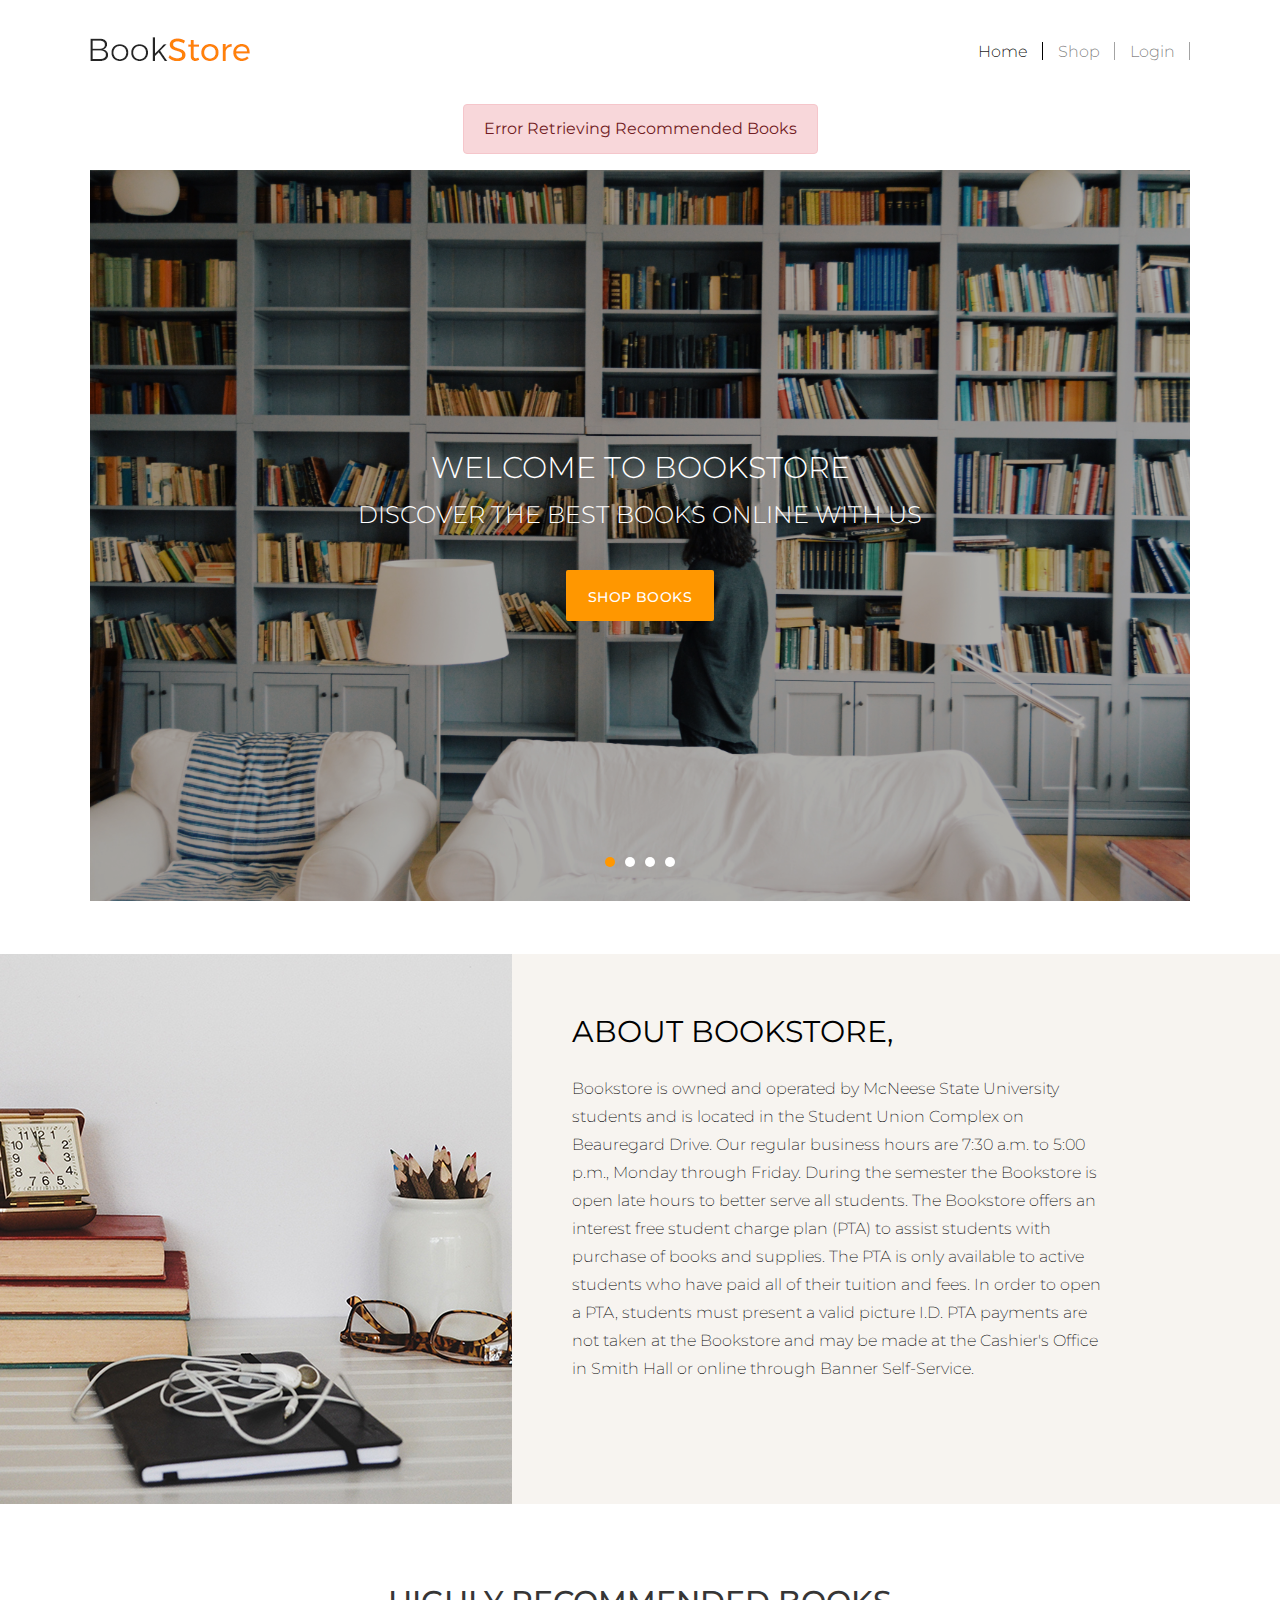
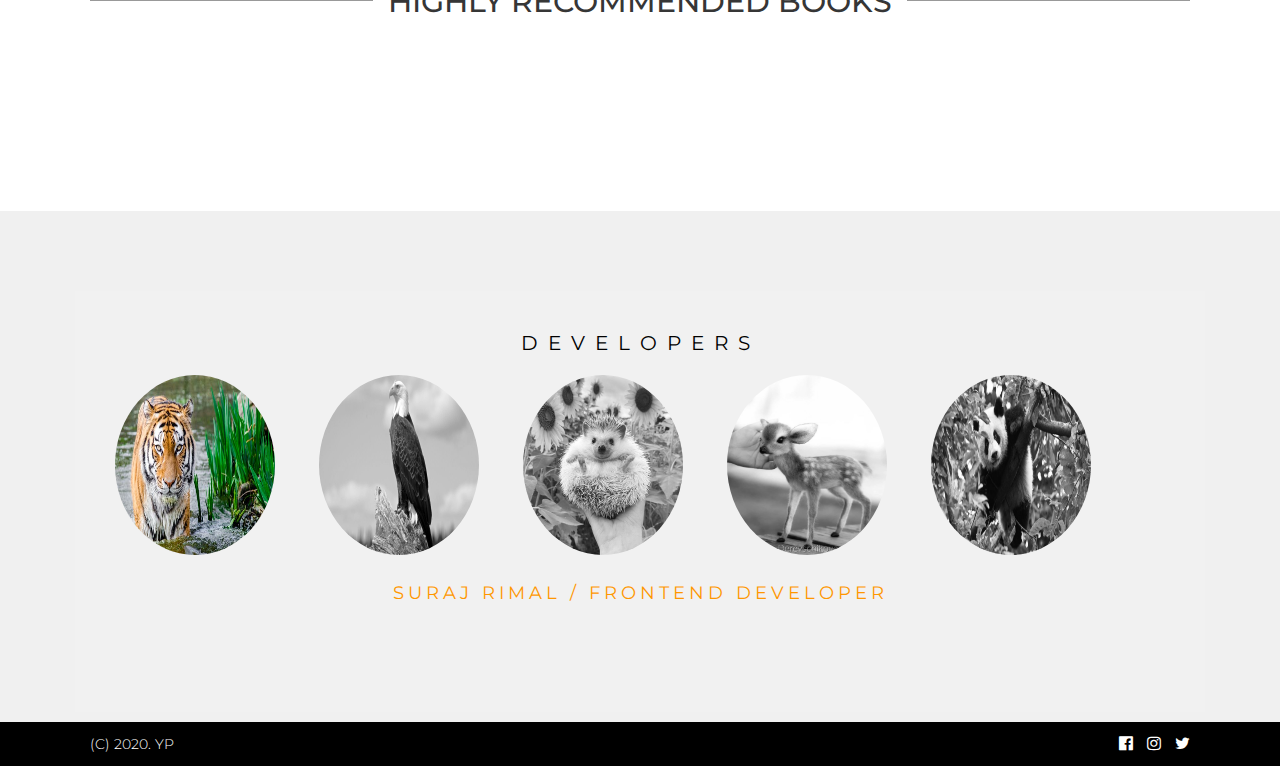
==== commit b082da65: "remove coupon code input and button" ====
--- a/addtocart.html
+++ b/addtocart.html
@@ -58,8 +58,6 @@
             <form>
                 <div class="row">
                     <div class="col-md-6">
-                        <input placeholder="Coupon Code">
-                        <button class="btn black">Apply Coupon</button>
                         <button id="checkoutBtn" class="btn">Checkout</button>
                         <table>
                             <tr>
